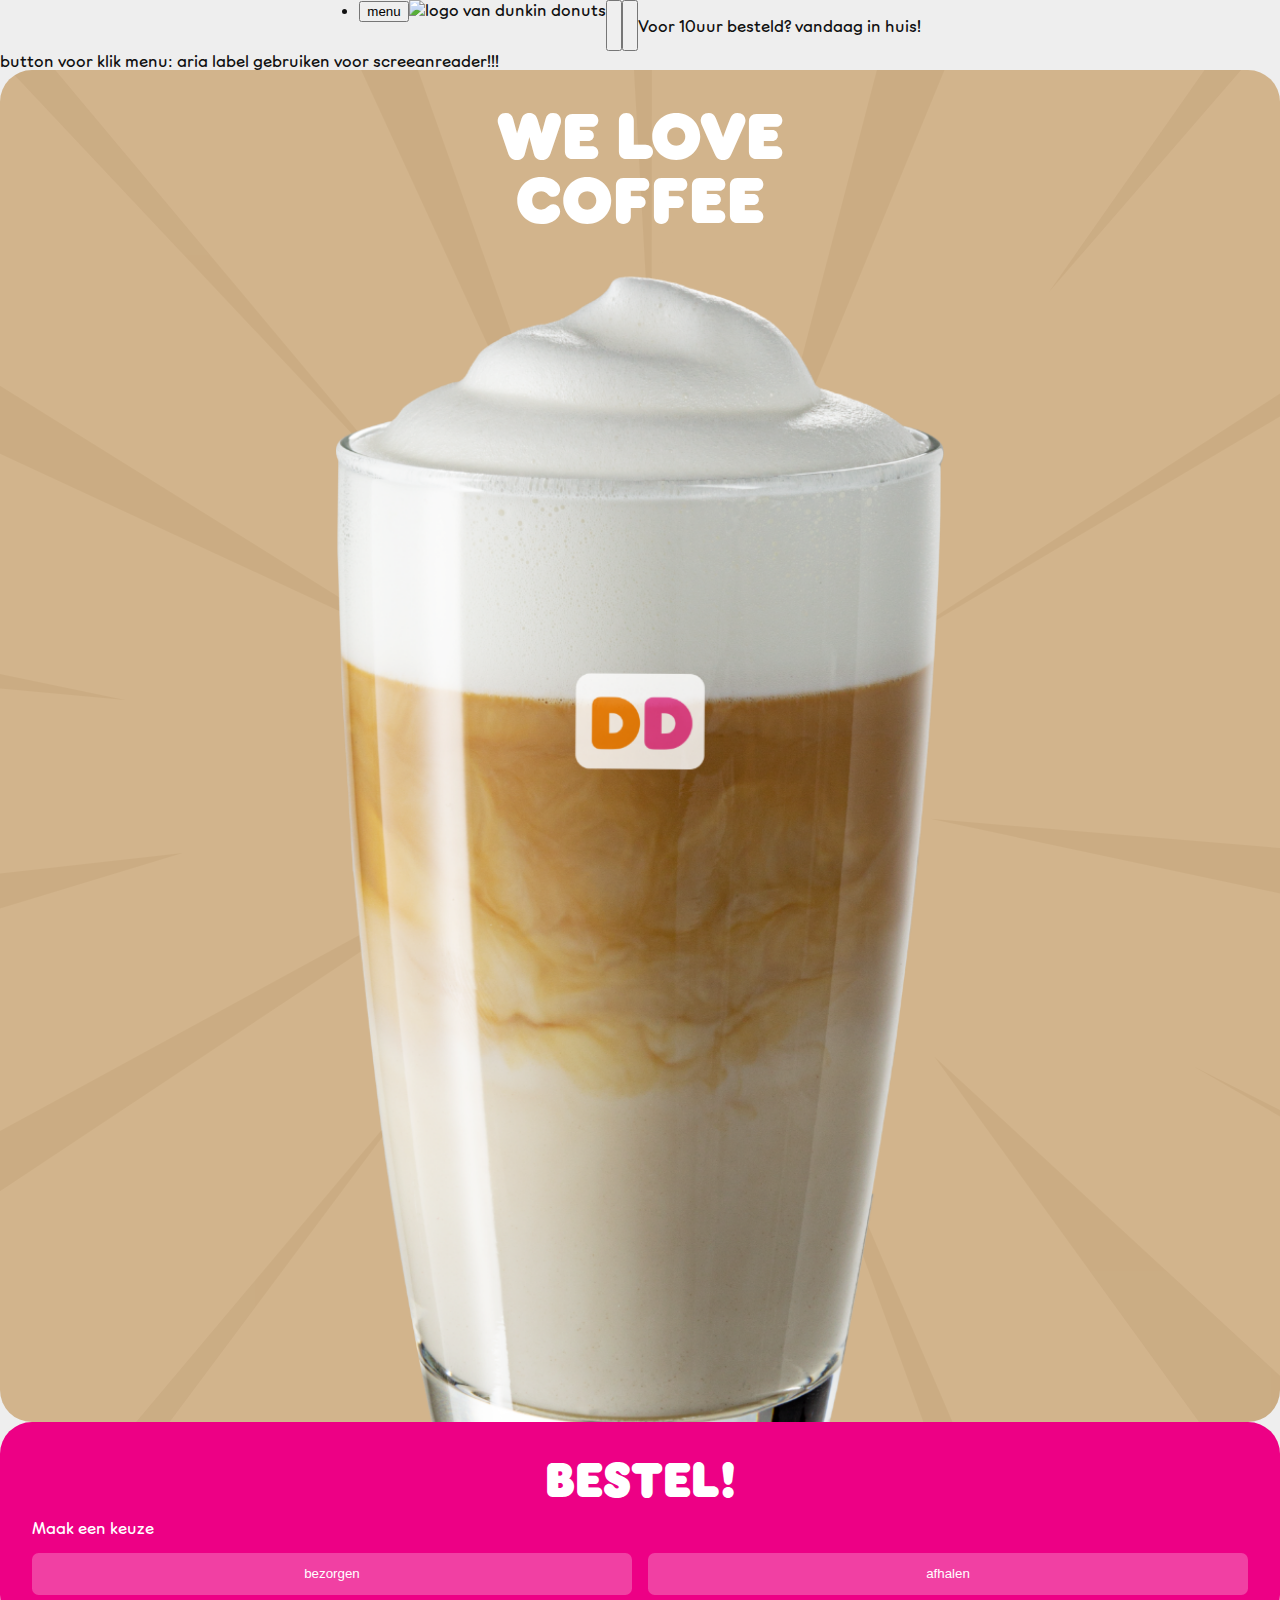
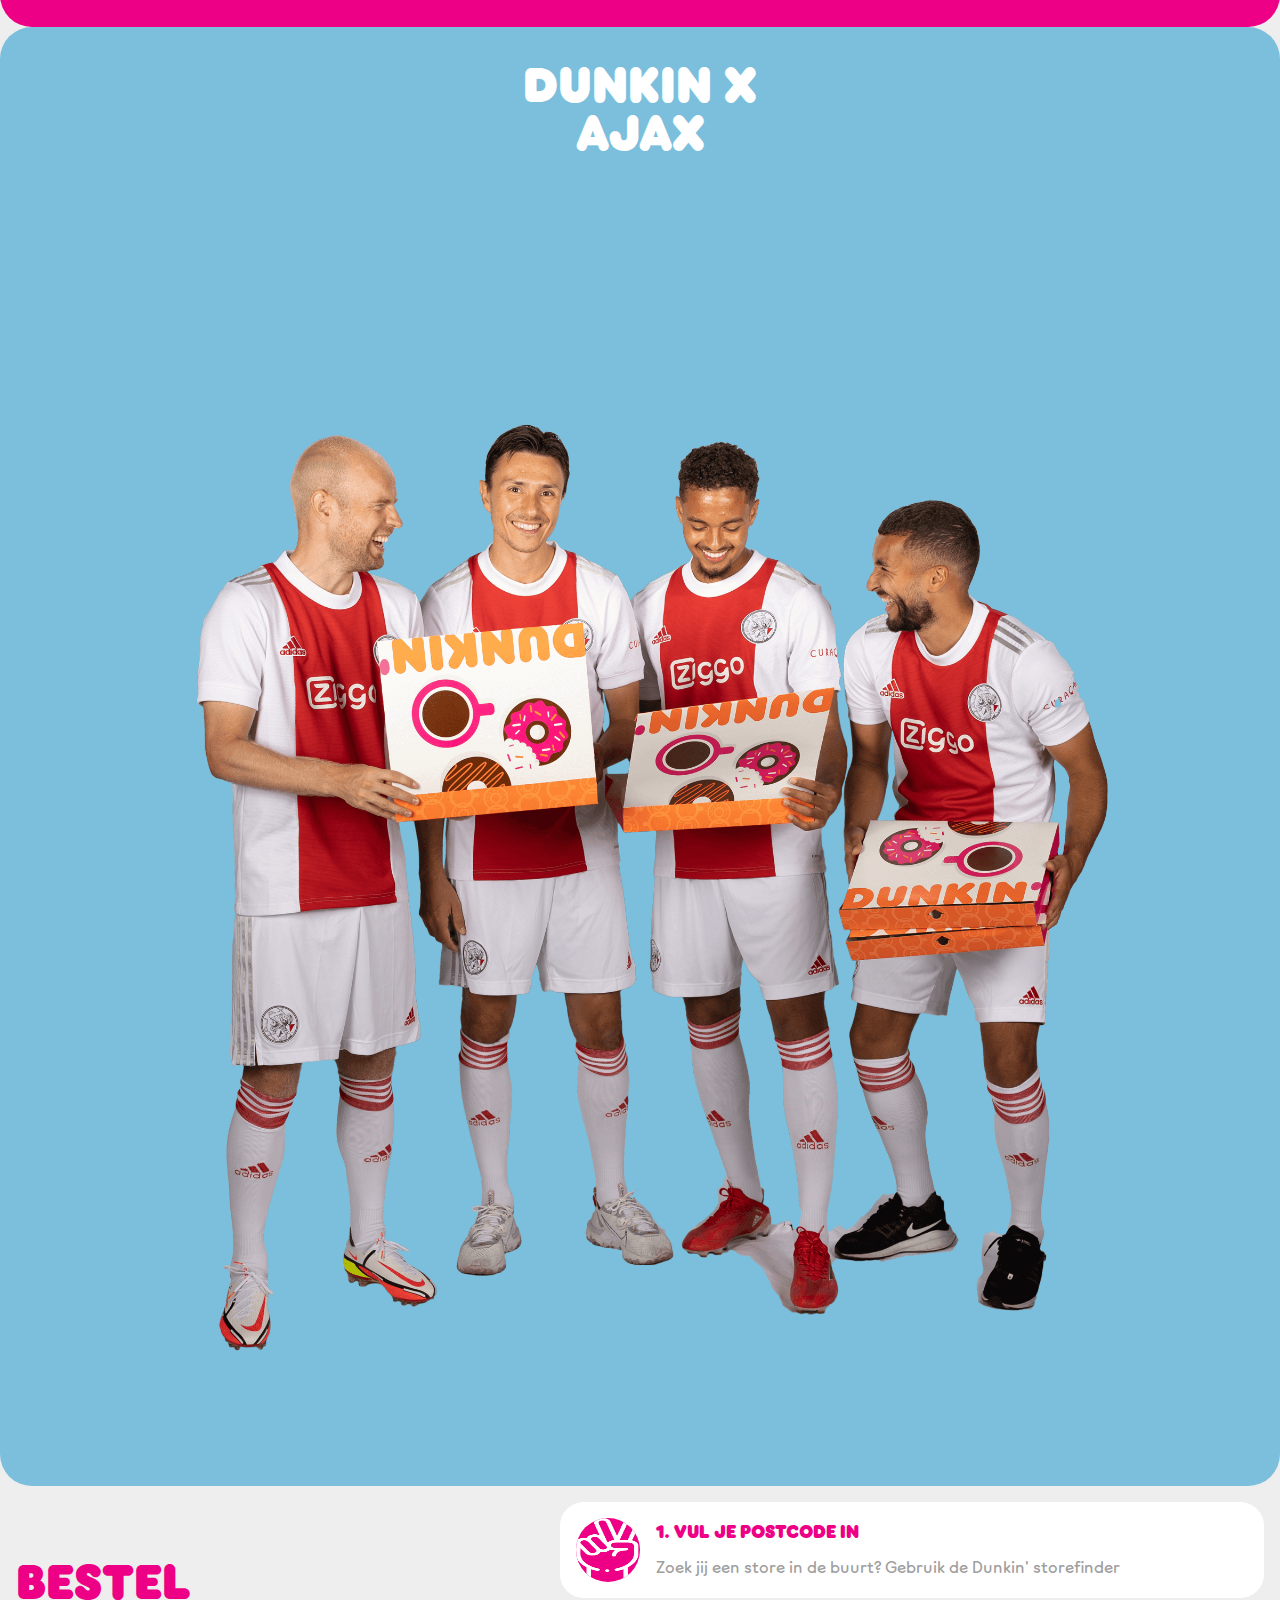
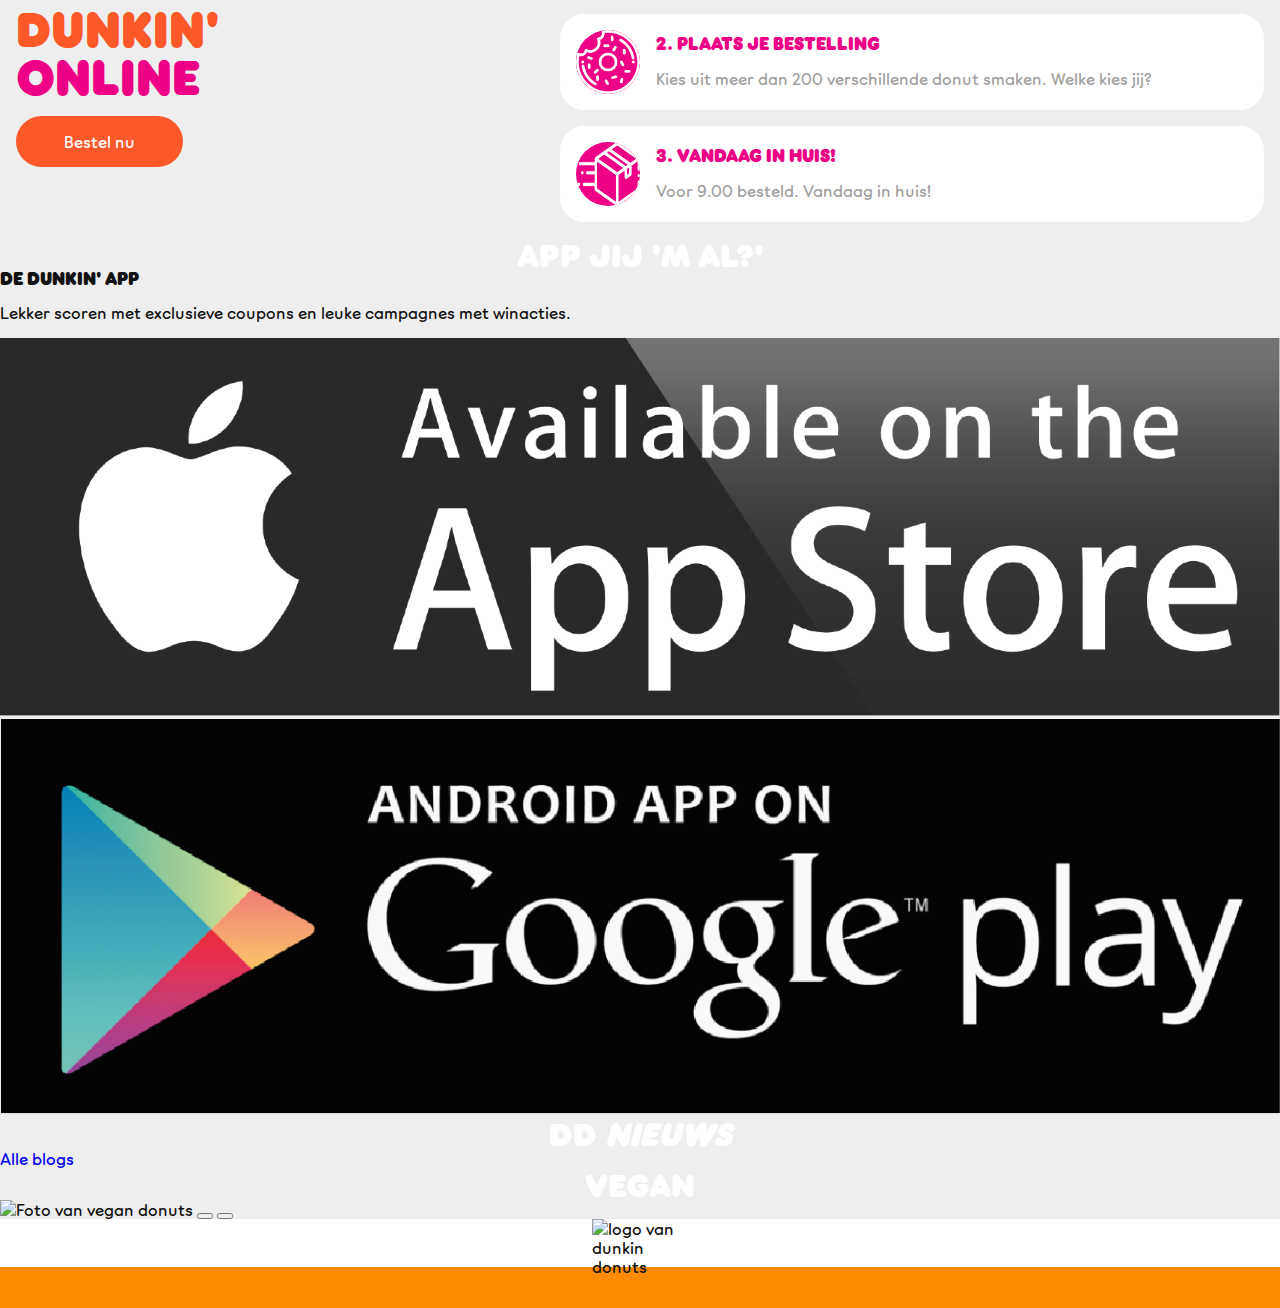
==== index.html @ 2a4383f8 "Add files via upload" ====
<!doctype html>
<html lang="nl">

<head>
	<meta charset="UTF-8">
	<meta name="author" content="Niga of Nina ">
	<meta name="viewport" content="width=device-width, initial-scale=1">

	<title>Dunkin Donuts/ Homepage</title>

	<link href="styles/style.css" rel="stylesheet">
	<link rel="icon" type="image/svg+xml" href="images/favicon.svg">
</head>

<body>
	<header>

		<li aria-label="tekst naast 3 spans" piste="rood">
		        <button>
		          menu
		          <span></span>
		          <span></span>
		          <span></span>
		        </button>
		      </li>

		<img src="imagess/logo.svg" alt="logo van dunkin donuts">
		<!--https://global-uploads.webflow.com/612741c59719f395d4ce4719/612741c59719f3752cce4769_Primary_Logo%C2%AE_HEX.svg-->

<button type="button" name="button"></button>
<button type="button" name="button"></button>

		<nav>
			<ul>
				<li><a href="#storefinder">STOREFINDER</a></li>
				<li><a href="#Jobs">JOBS</a></li>
				<li><a href="Blog">BLOG</a></li>
				<li><a href="#Meer">MEER ></a></li>
			</ul>
		</nav>

		<p>Voor 10uur besteld? vandaag in huis!</p>


	</header>
<main>




	<h1 class="visually-hidden">Welkom bij Dunkin donuts</h1>

	button voor klik menu: aria label gebruiken voor screeanreader!!!

<div>
	<section>
		<a href="#">
			<h2> <span>We love</span>
				<span>coffee</span> </h2>
			<!-- h2 moet bovenaan zodat de screenreader eerst dit voorleest en dan de foto -->
			<img src="images2/coffee.png" alt="koffie cupje">

			<!-- dit is decoratie een achtergrond plaatje in css -->
			<!-- <img src="images2/coffeeachtergrond.svg" alt="achtergrond foto met koffie cups"> -->
		</a>
	</section>

	<section>
		<h2>Bestel!</h2>
		<p>Maak een keuze</p>
		<button type="button" name="bezorgen">bezorgen</button>
		<button type="button" name="afhalen">afhalen</button>
	</section>


	<section>
		<a href="#">
			<h2> <span>Dunkin x</span>
				<span>Ajax</span> </h2>
			<!-- h2 moet bovenaan zodat de screenreader eerst dit voorleest en dan de foto -->
			<img src="images2/ajaxx.png" alt="Foto van Ajax met dunkin donuts">

			<!-- dit is decoratie een achtergrond plaatje in css -->
			<!-- <img src="images2/coffeeachtergrond.svg" alt="achtergrond foto met koffie cups"> -->
		</a>
	</section>
</div>

	<section>
		<h2>BESTEL <em>DUNKIN'</em> ONLINE </h2>

		<ol>
			<li>
				<h3>1. Vul je postcode in</h3>
				<p>Zoek jij een store in de buurt? Gebruik de Dunkin' storefinder</p>
				<img src="images2/peace.png" alt="Logo bij stap 1">
			</li>
			<li>
				<h3>2. Plaats je bestelling</h3>
				<p>Kies uit meer dan 200 verschillende donut smaken. Welke kies jij?</p>
				<img src="images2/donuticon.png" alt="een donut icoon bij stap 2">
			</li>
			<li>
				<h3>3. Vandaag in huis!</h3>
				<p>Voor 9.00 besteld. Vandaag in huis!</p>
				<img src="images2/delivery.png" alt="Een verzending icoon bij stap 3">
			</li>
		</ol>

		<a href="#">Bestel nu</a>

	</section>

	<section>
		<h2>APP JIJ 'M AL?'</h2>
		<!-- h2 moet bovenaan zodat de screenreader eerst dit voorleest en dan de foto -->
		<h3>DE DUNKIN' APP</h3>
		<p>Lekker scoren met exclusieve coupons en leuke campagnes met winacties.</p>
		<a href="#"> <img src="images2/app.png" alt="de app store">  </a>
		<a href="#"> <img src="images2/playstore.png" alt="de playstore">  </a>
	</section>



	<section>
		<h2>DD <em>NIEUWS</em> </h2>
		<a href="#">Alle blogs</a>

	</section>
	<h2>Vegan</h2>
	<img src="Images2/vegandonuts.jpeg" alt="Foto van vegan donuts">
	<button type="button" name="<"></button>
	<button type="button" name=">"></button>
	</section>

	</section>

	<script defer src="scripts/script.js"></script>
</main>


<!-- <footer>
	<img src="" alt="Het logo van dunkin donuts">
	<ul>
		<li>
			<a href="#">Storefinder</a>
			<a href="#">Jobs</a>
			<a href="#">Blog</a>
			<a href="#">Over Dunkin'</a>
		</li>
		<li>
			<a href="#">
				<img src="" alt="logo van muziek">
				<img src="" alt="logo van instagram">
				<img src="" alt="logo van facebook">
			</a>
		</li>
	</ul>
</footer> -->

<footer>
	<img src="imagess/logo.svg" alt="logo van dunkin donuts">
	<nav>
		<ul>
			<li><a href="">storefinder</a></li>
			<li><a href="">jobs</a></li>
			<li><a href="">blog</a></li>
			<li><a href="">over dunkin'</a></li>
		</ul>
	</nav>

	<nav>
		<ul>
			<li><a href="">F</a></li>
			<li><a href="">I</a></li>
			<li><a href="">T</a></li>
		</ul>
	</nav>
</footer>




</body>
</html>
---- styles/style.css ----
@font-face {
  font-family: "Dunkinkopjes";
  src: url("../fonts/Dunkinkopjes.otf") format("opentype");
}

@font-face {
  font-family: "Dunkintekst";
  src: url("../fonts/Dunkintekst.otf") format("opentype");
}

/**************/
/* CSS REMEDY */
/**************/

*, *::after, *::before {
  box-sizing:border-box;
}

button, summary {
	cursor: pointer;
}





/*********************/
/* CUSTOM PROPERTIES */
/*********************/

:root {
	/* startje */
	--color-text:#111;
	--color-background:#eee;
  --color-welovecoffee:#D2B48C;
  --color-textkoppen:#fff;
  --color-bestel:#ED0085;
  --color-em:#FC592A;
  --color-p:#9F9F9F;
  --color-ajax:#7BBFDD;
  --color-app:#000000;
}





/*******************/
/* GENERAL STYLING */
/*******************/

body {
  color:var(--color-text);
  background-color:var(--color-background);
  font-family:'Dunkintekst', sans-serif;
  margin:0;
}

h2 {
  font-family: 'Dunkinkopjes', sans-serif;
  font-size: 2em;
  font-weight: bold;
  color:var(--color-textkoppen);
  text-transform: uppercase;
  line-height: 1em;
  text-align: center;
  margin:0;
}


h3 {
  font-family: 'Dunkinkopjes', sans-serif;
  font-weight: bold;
  text-transform: uppercase;
  margin:0;
  line-height: 1em;
  font-size:1.10em;
}


a {
  text-decoration: none;
}

img {
  /* width: 10em;
  margin-left: 20em;
  margin-top: 2em; */
  max-width:100%;
}

.visually-hidden {
  clip: rect(0 0 0 0);
  clip-path: inset(50%);
  height: 1px;
  overflow: hidden;
  position: absolute;
  white-space: nowrap;
  width: 1px;
}



main{
  max-width:1000
}



/**********/
/* HEADER */
/**********/

nav{
  position:fixed;
  left:0;
  right:0;
  top:0;
  bottom:0;
  transform:translateX(100%);
}

header{
  display: flex;
  flex-direction: row;
  justify-content: center;
}

/* header {
  padding: .5em;
  text-align: center;
  background: #ff6e0c;
  color: white;
  font-size: 8px; /* klein */
  width: 100vw;
  margin-top: 0;
} */


/* header ul {
  list-style-type: none;
  margin: 0;
  padding: 0;
  display: flex;
  justify-content: center;
  gap:3em;
} */

/* header a {
  color: black;
} */





/********/
/* MAIN */
/********/


main div{
  display:grid;
  gap:1em;
  padding:1em;
}

/* section */
/* we love coffee */

main div section:nth-of-type(1){
  position:relative;
  /* wat uitsteekt is niet te zien */
  overflow:hidden;

  /* dit is het achtergrondplaatje */
  background-image: url(../images2/coffeeachtergrond.svg);
  background-size:cover;
  background-position:center center;
  /* en de kleur */
  background-color: var(--color-welovecoffee);

  border-radius:2em;
}


main div section:nth-of-type(1) a {
  /* om de h2 en image in het midden te zetten */
  display:grid;
  justify-items:center;
  gap:2em;
  padding: 2em;
}

main div section:nth-of-type(1) h2{
  font-size:clamp(2em, 10vw, 4em);
}

main div section:nth-of-type(1) h2 span{
  display: block;
/* zorgt ervoor dat het op een andere regel blijft staan*/
}

main div section:nth-of-type(1) img {
  display:block; /* slim */
  width:50%;
  height:auto;


  /* om het plaatje naar beneden te schuiven */
  /* doordat de section overflow:hidden heeft zie je het deel dat uitsteekt niet */
  margin-bottom:-10em;
  /* beetje leijk - beter om het plaatje zelf een stuk af te snijden in photoshop */
}






/* section */
/* bestel */
main div section:nth-of-type(2){
  background-color:var(--color-bestel);
  text-align: center;
  padding:2em;
  border-radius:2em;

  display:grid;
  gap:1em;
  grid-template-columns: 1fr 1fr;
}

main div section:nth-of-type(2) h2{
  font-size:clamp(2em, 10vw, 3em);
  grid-column-start: 1;
  grid-column-end: -1;
}

main div section:nth-of-type(2) p{
  color:var(--color-textkoppen);
  text-align: left;
  margin:0;
  grid-column-start: 1;
  grid-column-end: -1;
}



main div section:nth-of-type(2) button{
  padding:1em;
  border-radius: .5em;
  border: none;
  color:var(--color-textkoppen);
  background-color:rgb(255 255 255 / .25); /* thanks sanne*/
}


/* section 3 in div */
/* ajax */
main div section:nth-of-type(3){
  position:relative;
  /* wat uitsteekt is niet te zien */
  overflow:hidden;

  /* dit is het achtergrondplaatje */
  /* en de kleur */
  background-color: var(--color-ajax);

  border-radius:2em;
}

main div section:nth-of-type(3) a {
  /* om de h2 en image in het midden te zetten */
  display:grid;
  justify-items:center;
  padding: 2em;
}

main div section:nth-of-type(3) h2{
  font-size:clamp(2em, 10vw, 3em);
}

main div section:nth-of-type(3) h2 span{
  display: block;
/* zorgt ervoor dat het op een andere regel blijft staan*/
}

main div section:nth-of-type(3) img {
  display:block; /* slim */
  width:80%;
  height:auto;


  /* om het plaatje naar beneden te schuiven */
  /* doordat de section overflow:hidden heeft zie je het deel dat uitsteekt niet */
  margin-bottom:-10em;
  /* beetje leijk - beter om het plaatje zelf een stuk af te snijden in photoshop */
}


@media (min-width: 41em) {
 main div{
   grid-template-columns: 2fr 1fr;
 }

 main div section:nth-of-type(1){
   grid-row-start:1;
   grid-row-end:3;
 }

 main div section:nth-of-type(1) h2{
   font-size:clamp(2em, 6vw, 4em);
 }

 main div section:nth-of-type(2) h2{
   font-size:clamp(2em, 4vw, 3em);
 }

 main div section:nth-of-type(3) h2{
   font-size:clamp(2em, 4vw, 3em);
 }

}


/* section 1 in de main */
/* bestellen */

main > section:nth-of-type(1) {
display:grid;
gap:1em;
padding:1em;

}

main > section:nth-of-type(1) h2{
  color:var(--color-bestel);
  display: flex;
  flex-direction: column;
  font-size: 3em;
  text-align: left;
  /* gap minder tussen tekst, hoe??*/
}

main > section:nth-of-type(1) h2 em{
  color:var(--color-em);
  font-style: normal;
}

main > section:nth-of-type(1) ol{
  margin:0;
  padding:0;
  display:grid;
  gap:1em;
}


main > section:nth-of-type(1) ol li{
  padding:1em;
  color:var(--color-bestel);
  background-color:var(--color-textkoppen);
  border-radius:1.5em;
  display:grid;
  grid-template-columns:max-content 1fr;
  gap:1em;
}

main > section:nth-of-type(1) h3{
font-weight: bold;
margin:0;
align-self: end;
}

main > section:nth-of-type(1) p{
  color:var(--color-p);
  margin:0;
}



main > section:nth-of-type(1) img{
  height: 4em;
  width: 4em;
  background-color:var(--color-bestel);
  border-radius:10em;
  grid-column-start: 1;
  grid-row-start:1;
  grid-row-end:3;
  justify-self:center;
  align-self: center;
}

/* lukt niet om met grid samen naast elkaar te zetten*/

/* ik wil de 3e img aanroepen in deze section, weet allen niet hoe want die moet
een andere achtergrondkleur*/

main > section:nth-of-type(1) a{
  background-color:var(--color-em);
  border-radius:10em;
  padding:1em;
  color:var(--color-textkoppen);
  display:block;
  text-align:center;
}

@media (min-width:41em){
  main > section:nth-of-type(1){
    grid-template-columns: 3fr 4fr;
  }

  main > section:nth-of-type(1) ol{
    grid-column-start:2;
    grid-row-start:1;
    grid-row-end:3;
  }

  main > section:nth-of-type(1) h2{
    align-self:end;
  }

  main > section:nth-of-type(1) a{
    align-self:start;
    justify-self:start;
    padding:1em 3em;
  }
}



main > section:nth-of-type(4){
  color:var(--color-textkoppen);
  background-color:var(--color-ajax);
  text-align: center;
}

main > section:nth-of-type(4) img{
  width: 10em;
}

main >  section:nth-of-type(5) img{
  background-color:var(--color-ajax);
}

main > section:nth-of-type(5) h2{
  color:var(--color-bestel);
}

/* main > section:nth-of-type(2) img:nth-of-type(1){
color:var(--color-em);
} */


/*  */
/*  */
/* FOOTER */
/*  */
/*  */

body {
	margin:0;
}

footer {
	position:relative;

/* 	background-color:darkorange; */

	background-image:
		linear-gradient(white 3em,
		darkorange 3em);

	display:flex;
	flex-direction:column;
	gap:2em;
	padding:0 1em 2em 1em;
}

footer img{
  display:block;
  border radius:50%;
  width:6em;
  margin:0 auto 0 auto; /*in het midden zonder flex of grid */
}

box-shadow: .1em .1em .2em #000c;

/* menu */
footer nav:nth-of-type(1) ul{
  margin:0;
  padding:0;
  list-style: none;
  display: flex;
  flex-direction: column;
  gap:.5em;
}

footer nav:nth-of-type(2) ul{
  margin:0;
  padding:0;
  list-style:none;

  display: flex;
  gap:1em;
  justify-content: center;
}

footer nav:nth-of-type(2) ul a {
  display: block;
  width:2.5em;
  aspect-ratio:1/1;
  background-color:white;
  border-radius:50%;

  display:grid;
  justify-content: center;
  align-items: center;
}
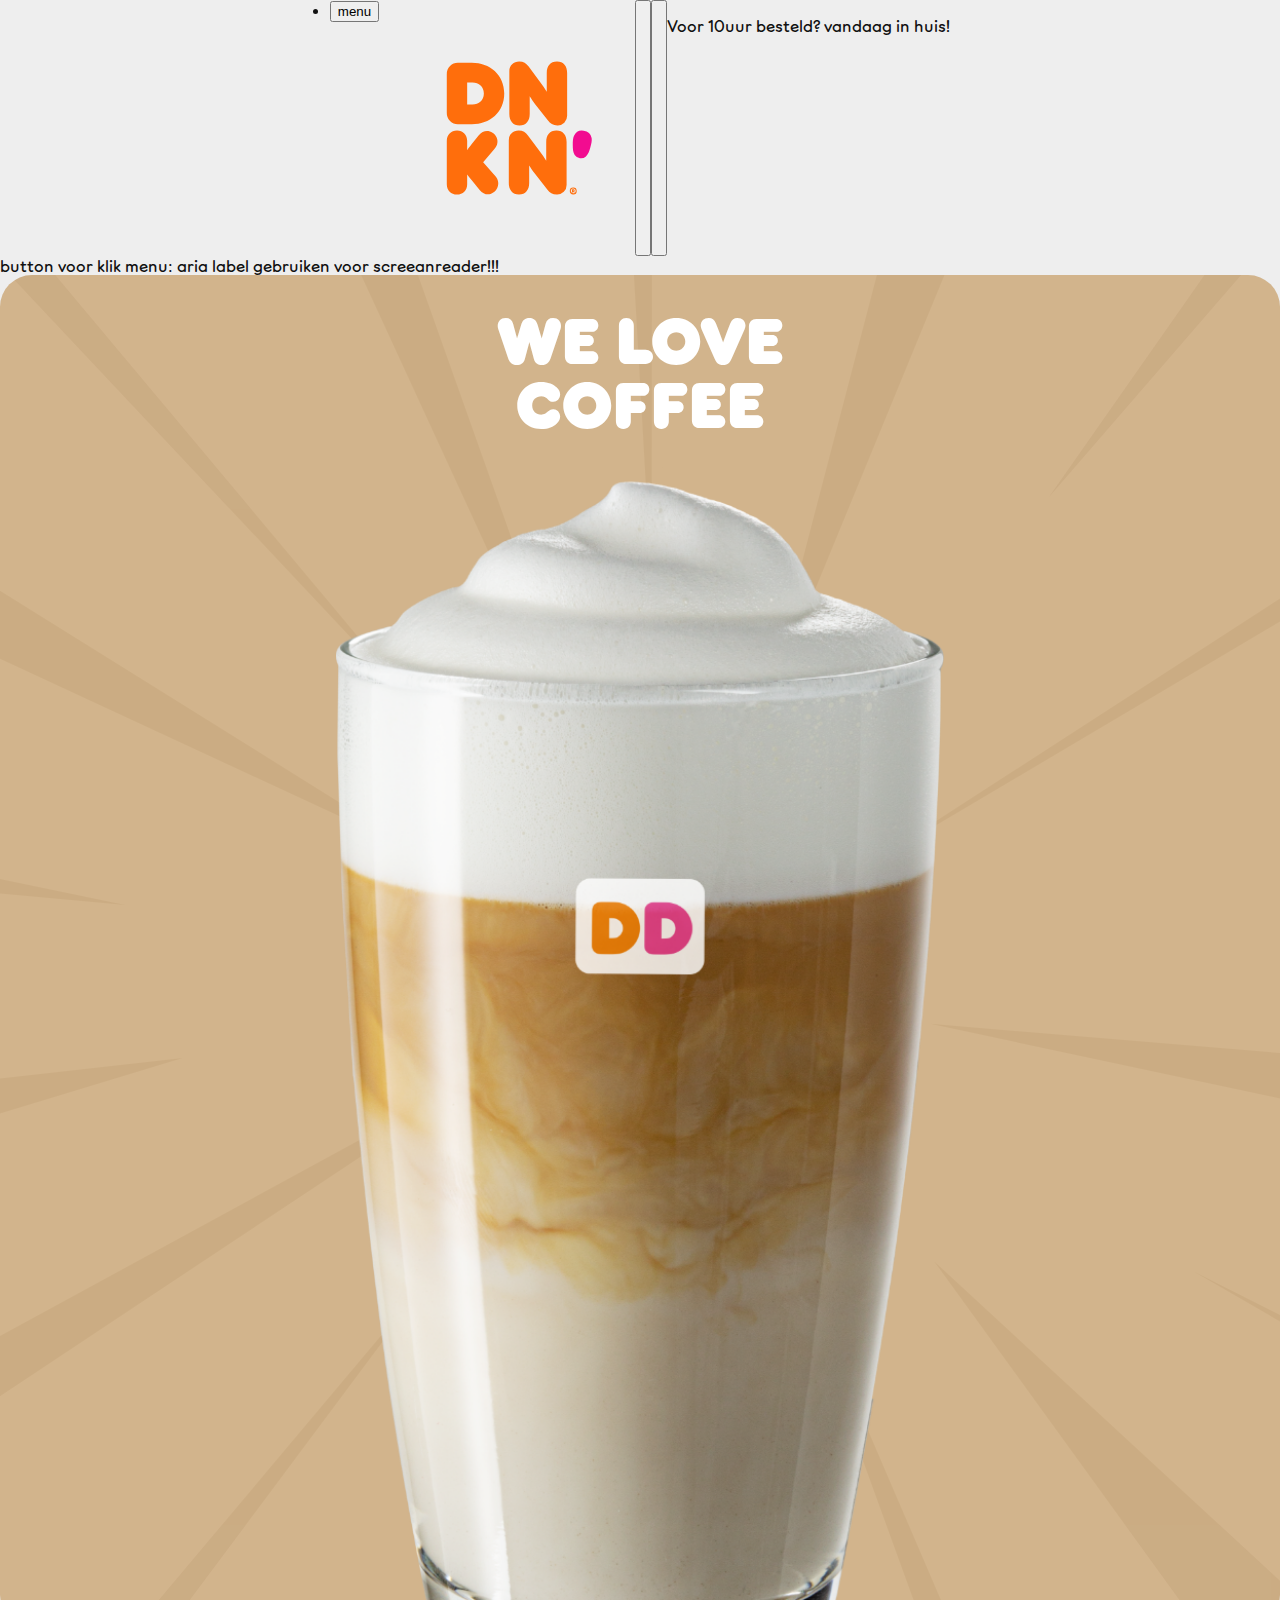
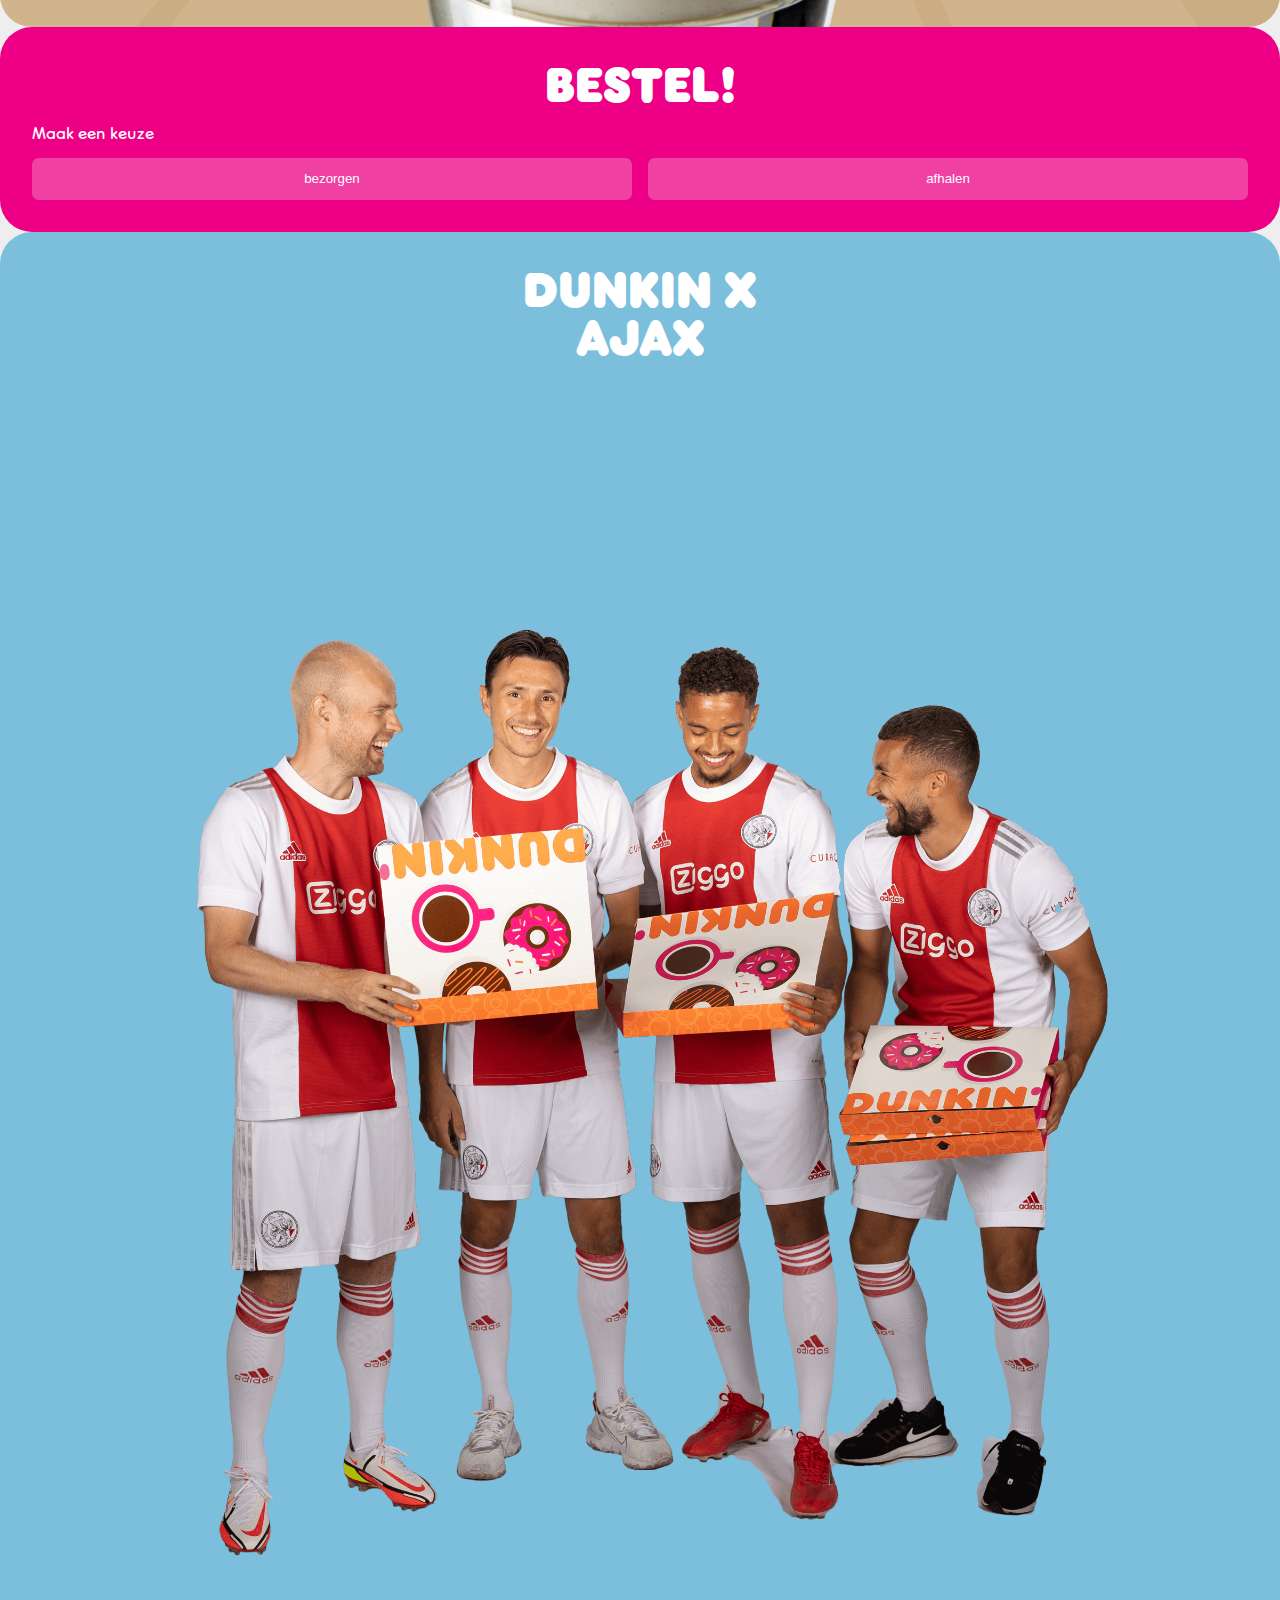
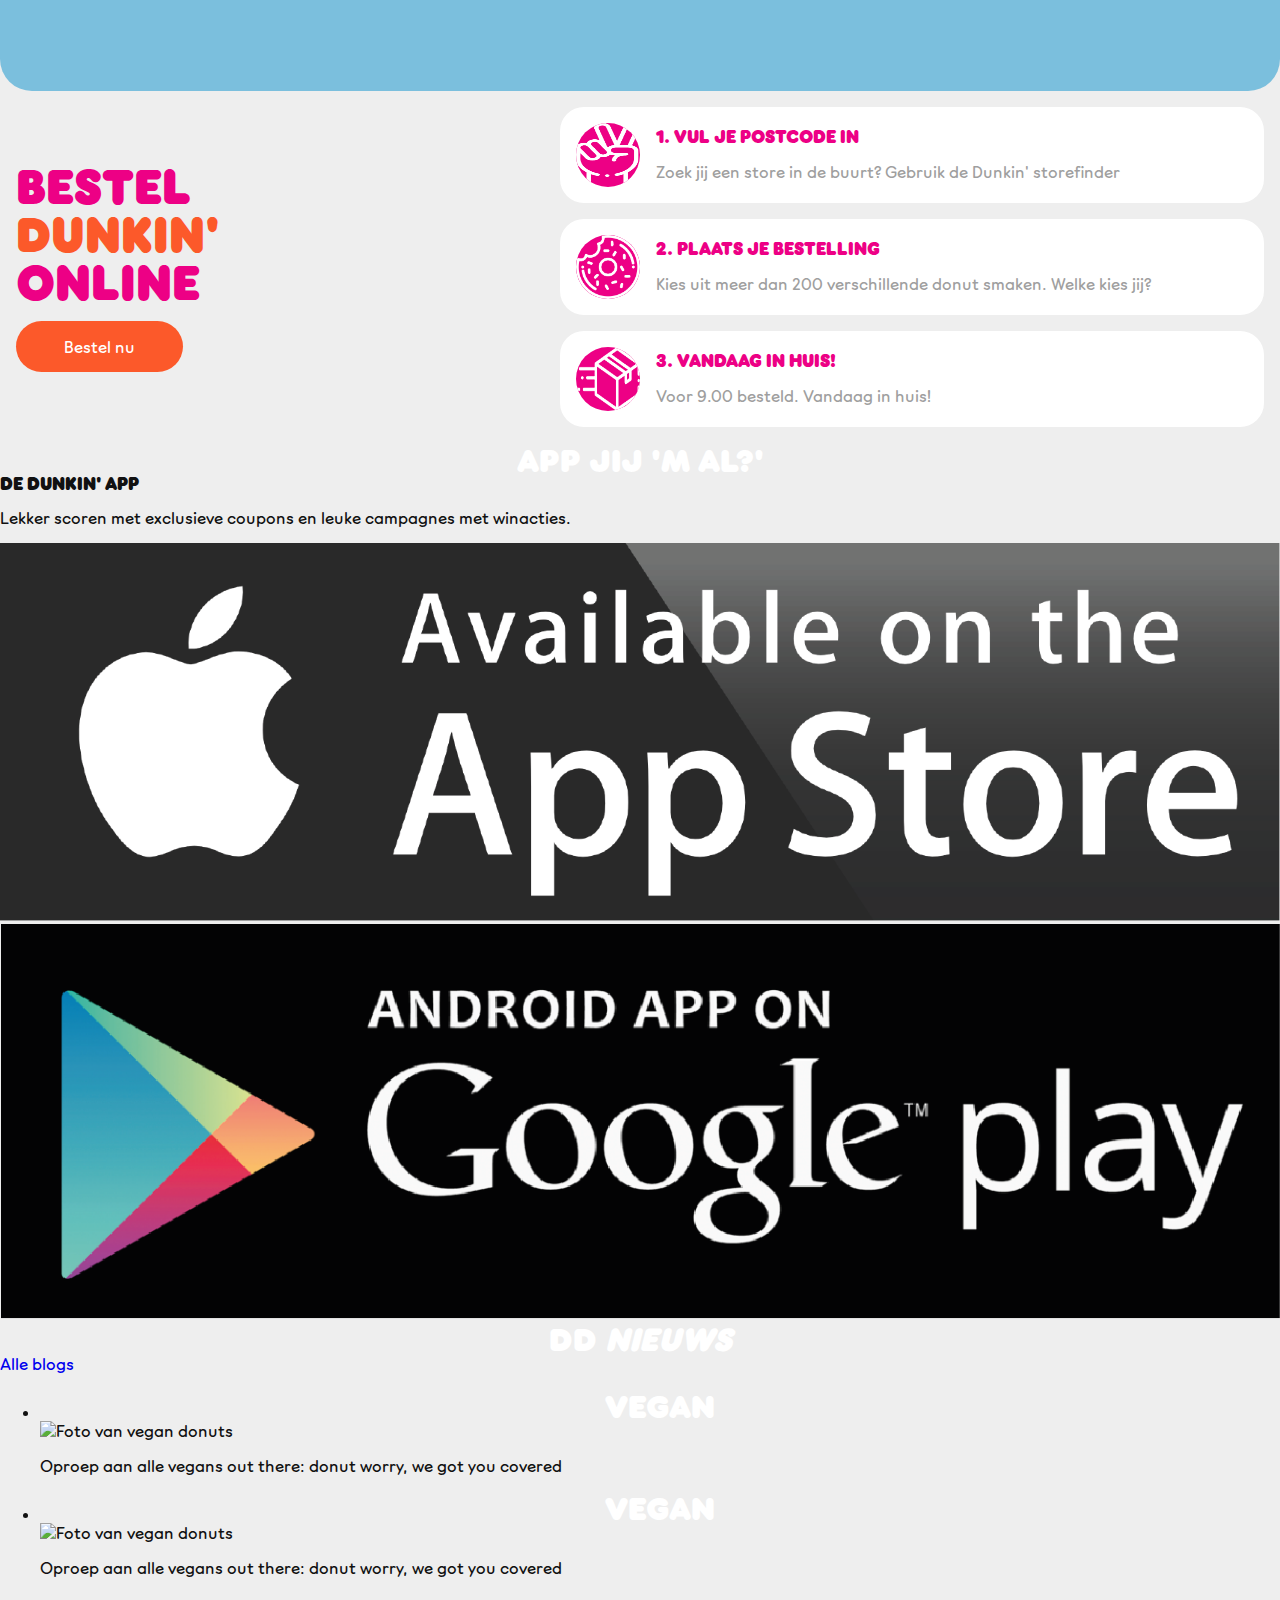
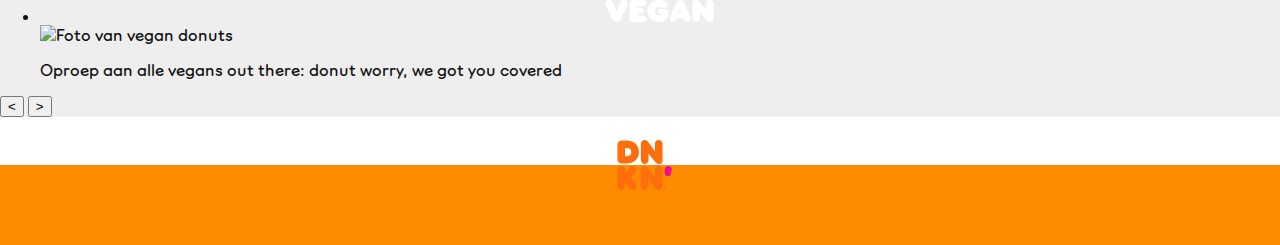
==== commit ac929ffe: "Add files via upload" ====
--- a/index.html
+++ b/index.html
@@ -24,7 +24,7 @@
 		        </button>
 		      </li>
 
-		<img src="imagess/logo.svg" alt="logo van dunkin donuts">
+		<img src="images2/dunkinlogoo.svg" alt="logo van dunkin donuts">
 		<!--https://global-uploads.webflow.com/612741c59719f395d4ce4719/612741c59719f3752cce4769_Primary_Logo%C2%AE_HEX.svg-->
 
 <button type="button" name="button"></button>
@@ -120,19 +120,31 @@
 		<a href="#"> <img src="images2/playstore.png" alt="de playstore">  </a>
 	</section>
 
-
-
 	<section>
 		<h2>DD <em>NIEUWS</em> </h2>
 		<a href="#">Alle blogs</a>
+<ul>
+	<li>
+		<h2>Vegan</h2>
+			<img src="Images2/vegandonuts.jpeg" alt="Foto van vegan donuts">
+			<p>Oproep aan alle vegans out there: donut worry, we got you covered</p>
+	</li>
 
-	</section>
-	<h2>Vegan</h2>
-	<img src="Images2/vegandonuts.jpeg" alt="Foto van vegan donuts">
-	<button type="button" name="<"></button>
-	<button type="button" name=">"></button>
-	</section>
+	<li>
+		<h2>Vegan</h2>
+			<img src="Images2/vegandonuts.jpeg" alt="Foto van vegan donuts">
+			<p>Oproep aan alle vegans out there: donut worry, we got you covered</p>
+	</li>
 
+	<li>
+		<h2>Vegan</h2>
+			<img src="Images2/vegandonuts.jpeg" alt="Foto van vegan donuts">
+			<p>Oproep aan alle vegans out there: donut worry, we got you covered</p>
+	</li>
+</ul>
+
+	<button type="button" name="<"><</button>
+	<button type="button" name=">">></button>
 	</section>
 
 	<script defer src="scripts/script.js"></script>
@@ -159,27 +171,24 @@
 </footer> -->
 
 <footer>
-	<img src="imagess/logo.svg" alt="logo van dunkin donuts">
+	<img src="images2/dunkinlogoo.svg" alt="logo van dunkin donuts">
 	<nav>
 		<ul>
-			<li><a href="">storefinder</a></li>
-			<li><a href="">jobs</a></li>
-			<li><a href="">blog</a></li>
-			<li><a href="">over dunkin'</a></li>
+			<li><a href="#">storefinder</a></li>
+			<li><a href="#">jobs</a></li>
+			<li><a href="#">blog</a></li>
+			<li><a href="#">over dunkin'</a></li>
 		</ul>
 	</nav>
 
 	<nav>
 		<ul>
-			<li><a href="">F</a></li>
-			<li><a href="">I</a></li>
-			<li><a href="">T</a></li>
+			<li><a href="#">F</a></li>
+			<li><a href="#">I</a></li>
+			<li><a href="#">T</a></li>
 		</ul>
 	</nav>
 </footer>
 
-
-
-
 </body>
 </html>
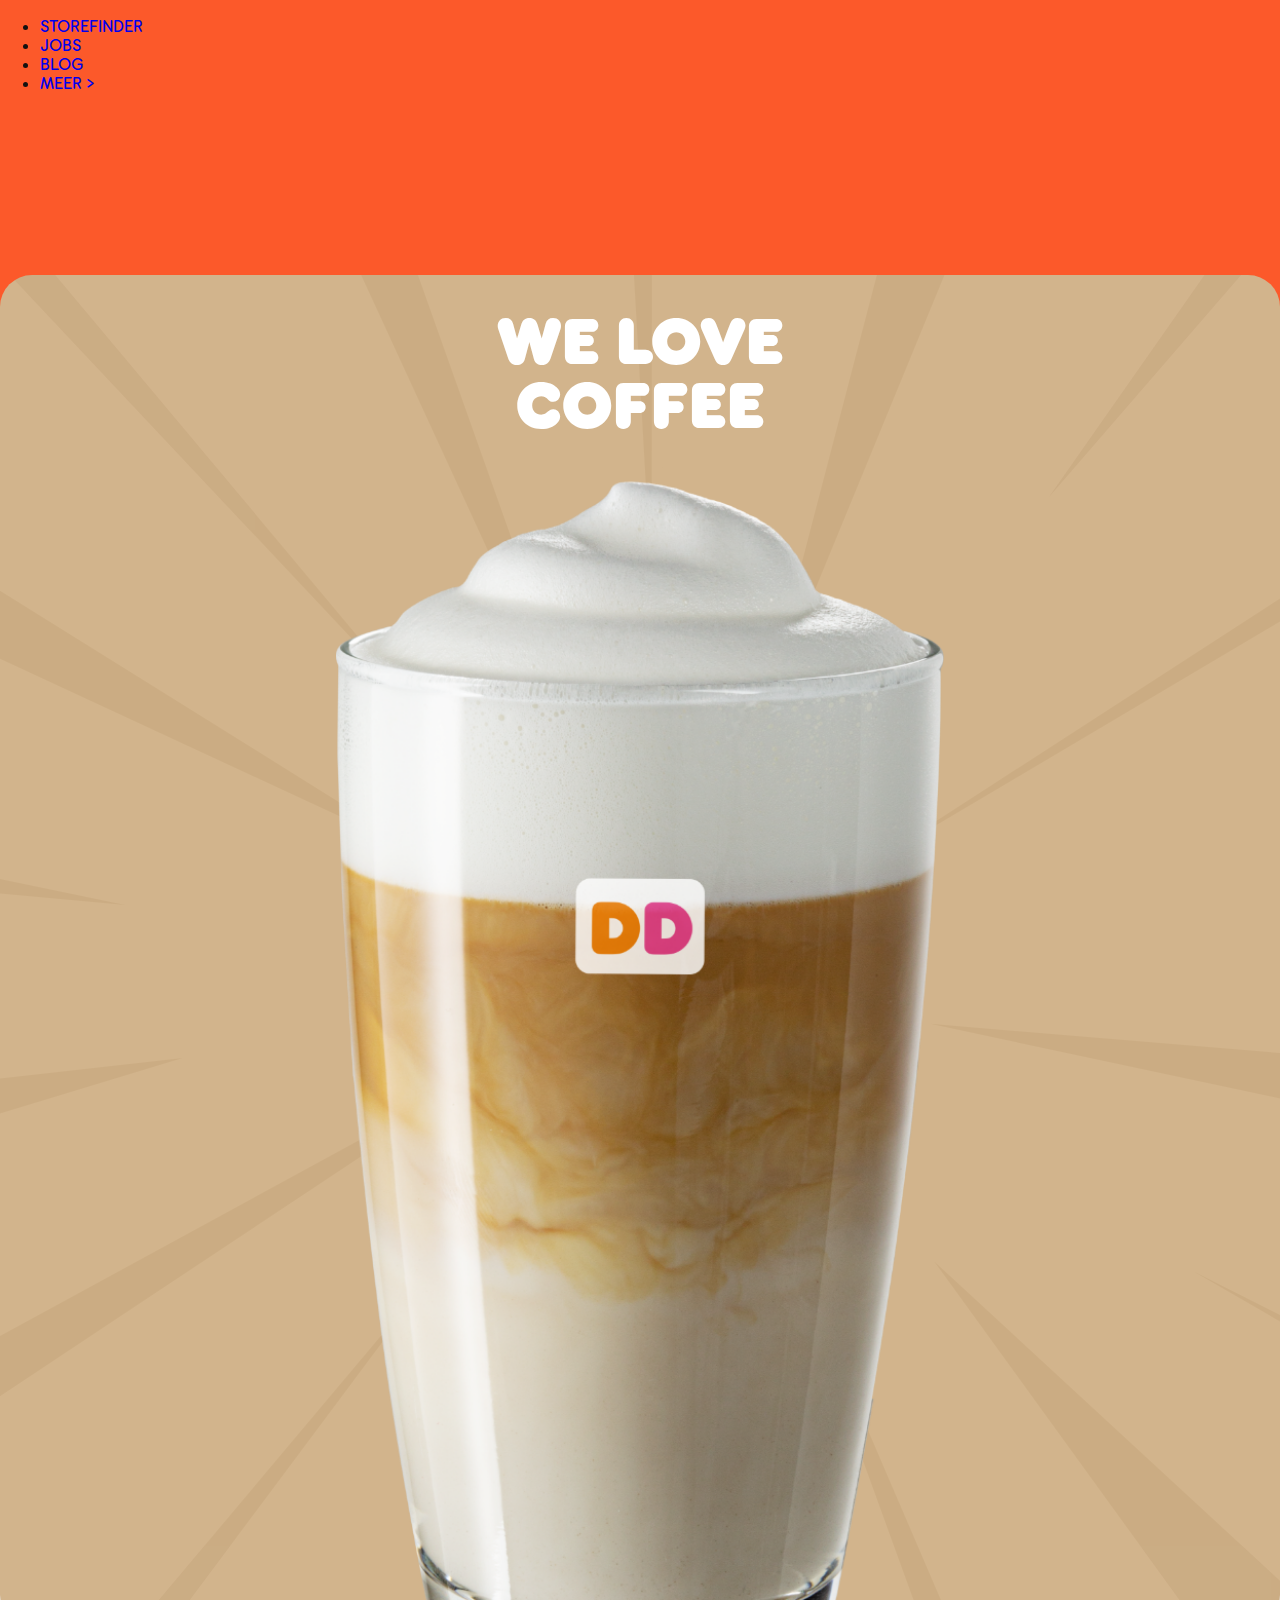
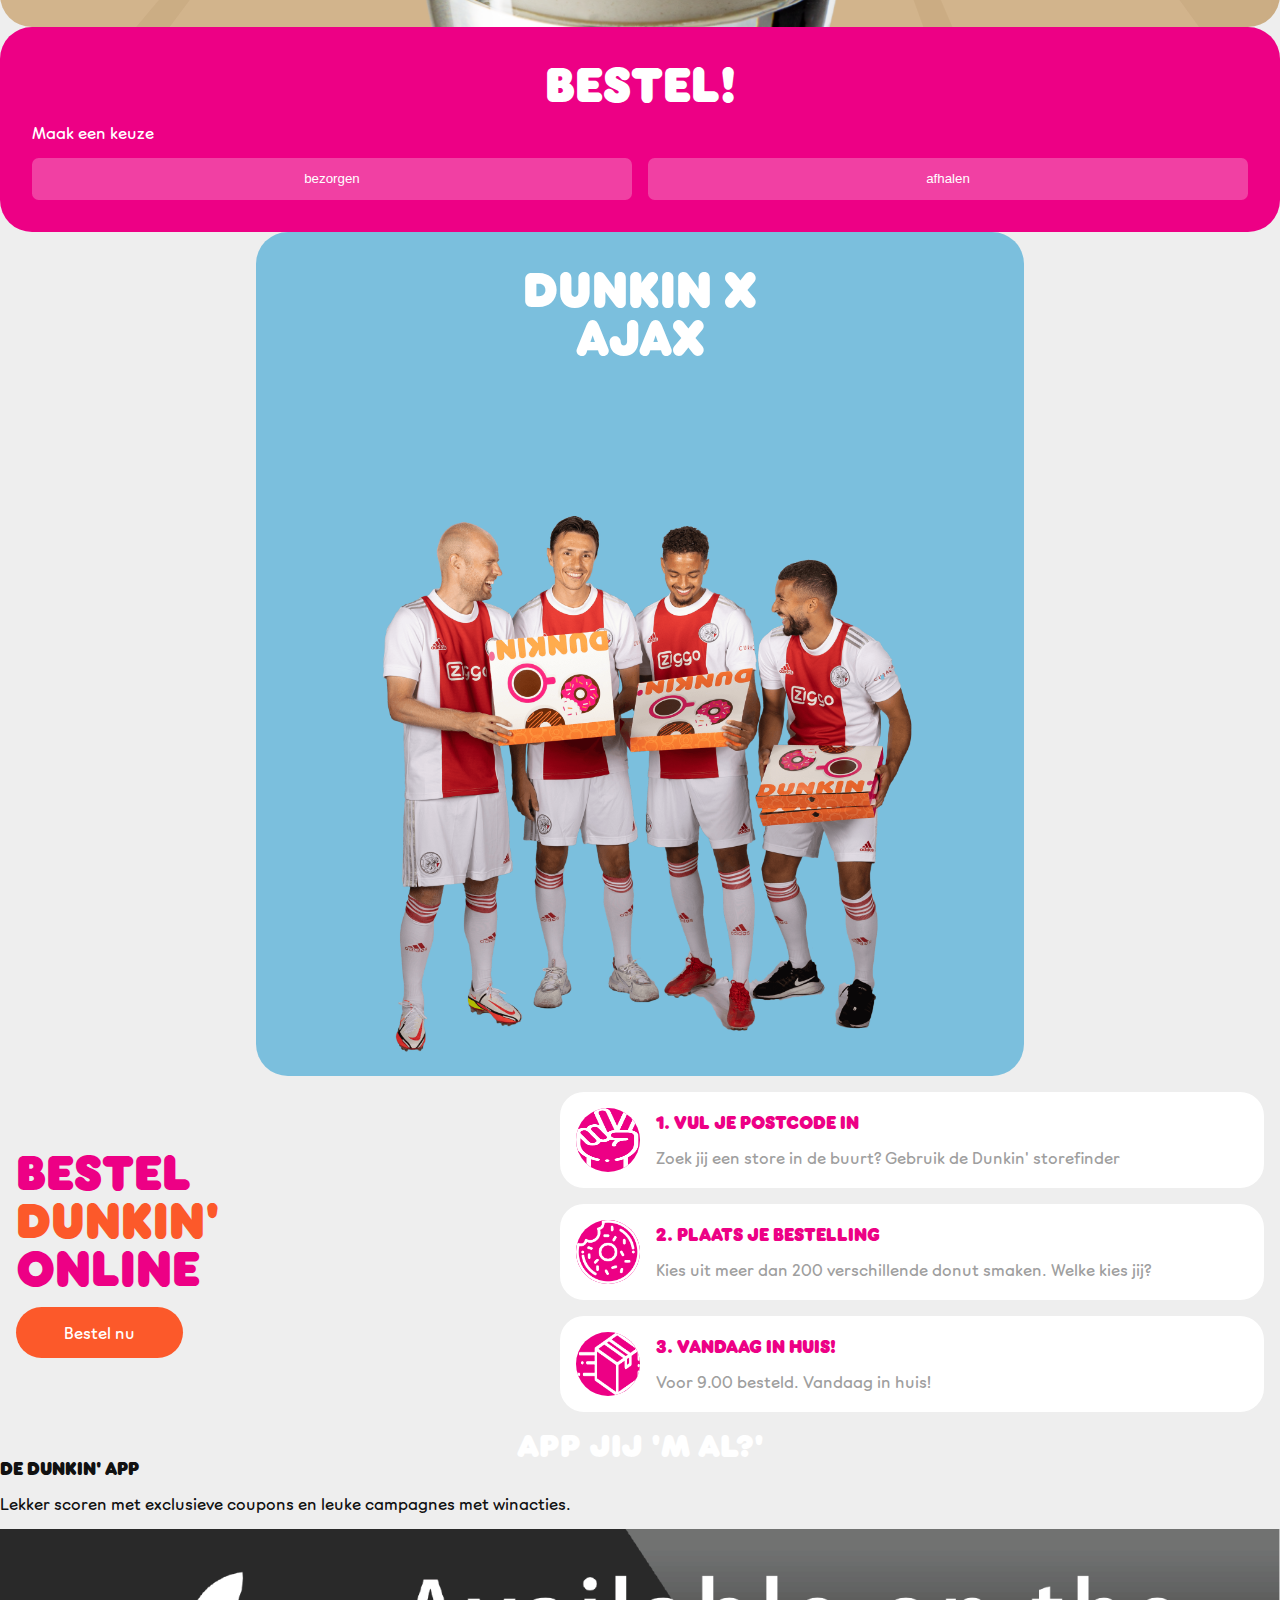
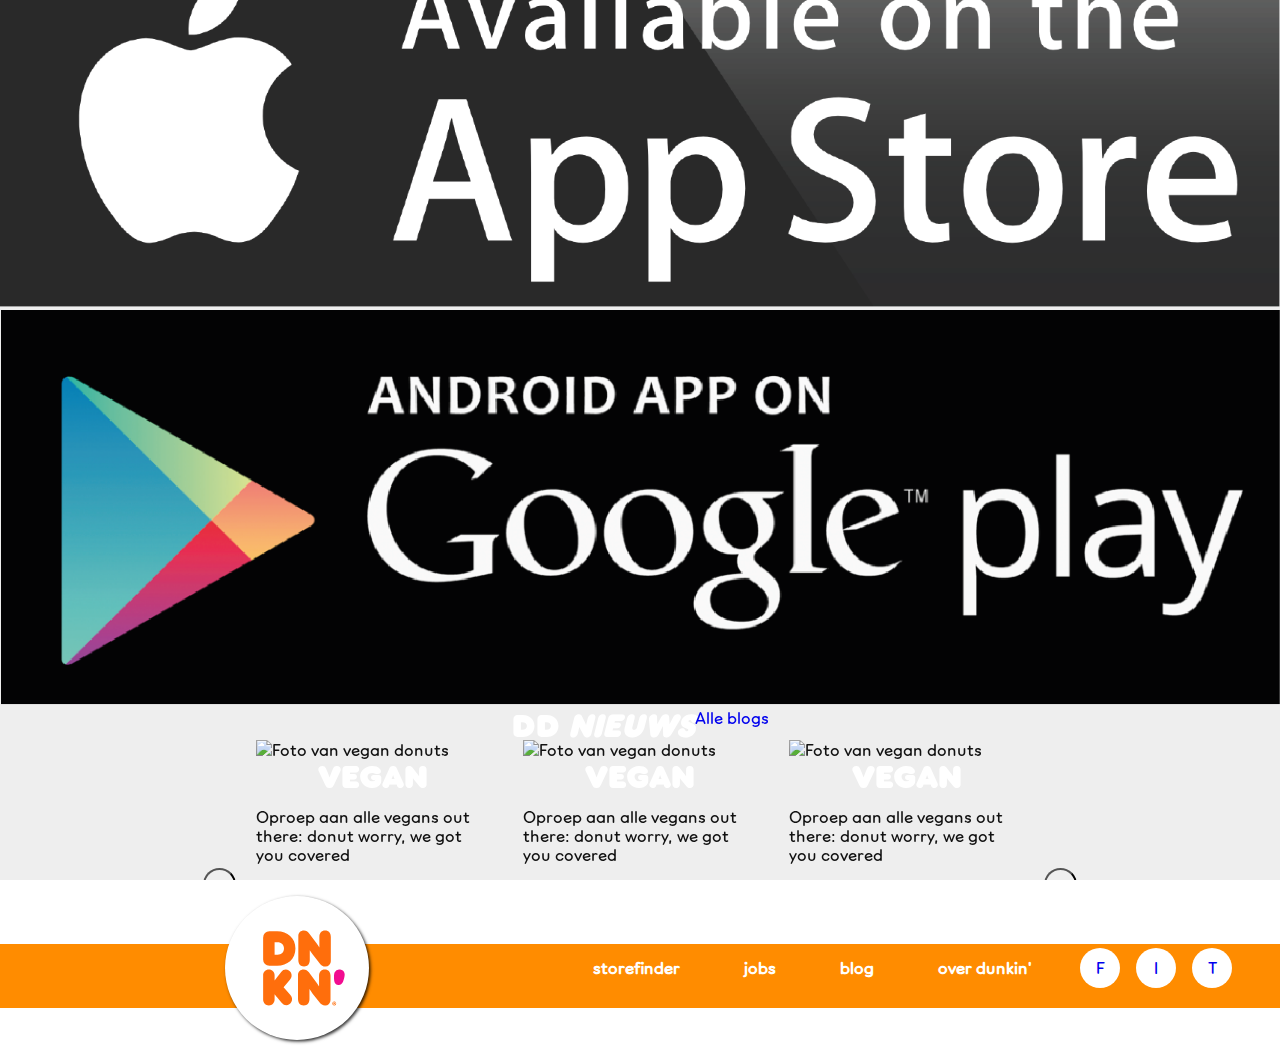
==== commit 07ceb240: "Add files via upload" ====
--- a/index.html
+++ b/index.html
@@ -15,20 +15,18 @@
 <body>
 	<header>
 
-		<li aria-label="tekst naast 3 spans" piste="rood">
-		        <button>
-		          menu
-		          <span></span>
-		          <span></span>
-		          <span></span>
-		        </button>
-		      </li>
-
 		<img src="images2/dunkinlogoo.svg" alt="logo van dunkin donuts">
 		<!--https://global-uploads.webflow.com/612741c59719f395d4ce4719/612741c59719f3752cce4769_Primary_Logo%C2%AE_HEX.svg-->
 
-<button type="button" name="button"></button>
-<button type="button" name="button"></button>
+		<button>
+			menu
+			<span></span>
+			<span></span>
+			<span></span>
+		</button>
+
+<!-- <button type="button" name="button"></button>
+<button type="button" name="button"></button> -->
 
 		<nav>
 			<ul>
--- a/styles/style.css
+++ b/styles/style.css
@@ -112,19 +112,25 @@
 /* HEADER */
 /**********/
 
-nav{
+header nav{
   position:fixed;
   left:0;
   right:0;
   top:0;
   bottom:0;
-  transform:translateX(100%);
+  /* transform:translateX(-100%); */
+  background-color: var(--color-em);
+  transition: 0.3s;
 }
 
 header{
   display: flex;
   flex-direction: row;
   justify-content: center;
+}
+
+header button{
+  order:-1;
 }
 
 /* header {
@@ -296,8 +302,49 @@
   /* om het plaatje naar beneden te schuiven */
   /* doordat de section overflow:hidden heeft zie je het deel dat uitsteekt niet */
   margin-bottom:-10em;
-  /* beetje leijk - beter om het plaatje zelf een stuk af te snijden in photoshop */
-}
+}
+
+/* section met carousel */
+
+main section:nth-of-type(3){
+  position: relative;
+  display:flex;
+  justify-content: center;
+  flex-wrap: wrap;
+}
+
+
+
+main section:nth-of-type(3) ul{
+  display:flex;
+  list-style: none;
+  margin:0;
+  padding:0;
+  overflow-x:scroll;
+  width:100%;
+  gap:2em;
+}
+
+main section:nth-of-type(3) li{
+  width:min(100%, 28em);
+  flex-shrink: 0;
+
+  display:flex;
+  flex-direction: column;
+}
+
+main section:nth-of-type(3) li img{
+  order:-1;
+}
+
+/* buttons in section 3 */
+main section:nth-of-type(3) button {
+  /* position:absolute;  */
+  width:2.5em;
+  height: 2.5em;
+  border-radius:50%;
+}
+
 
 
 @media (min-width: 41em) {
@@ -448,9 +495,38 @@
   color:var(--color-bestel);
 }
 
-/* main > section:nth-of-type(2) img:nth-of-type(1){
+main > section:nth-of-type(2) img:nth-of-type(1){
 color:var(--color-em);
-} */
+}
+
+@media (min-width: 54em) {
+  main section:nth-of-type(3) {
+    max-width:48em;
+    margin:0 auto;
+  }
+
+  main section:nth-of-type(3) ul {
+    scroll-snap-type: x mandatory;
+  }
+
+  main section:nth-of-type(3) li {
+    scroll-snap-align: center;
+    width:calc((100% - 4em) / 3);
+  }
+
+  main section:nth-of-type(3) button {
+    position:absolute;
+    top:12em;
+  }
+
+  main section:nth-of-type(3) button:nth-of-type(1) {
+    left:-4em;
+  }
+
+  main section:nth-of-type(3) button:nth-of-type(2) {
+    right:-4em;
+  }
+}
 
 
 /*  */
@@ -480,12 +556,16 @@
 
 footer img{
   display:block;
-  border radius:50%;
   width:6em;
-  margin:0 auto 0 auto; /*in het midden zonder flex of grid */
-}
-
-box-shadow: .1em .1em .2em #000c;
+  margin:0 auto 0 auto;
+   /*in het midden zonder flex of grid */
+   background-color:var(--color-textkoppen);
+   border-radius:50%;
+   box-shadow: .1em .1em .2em #000c;
+   overflow: hidden;
+}
+
+
 
 /* menu */
 footer nav:nth-of-type(1) ul{
@@ -494,17 +574,28 @@
   list-style: none;
   display: flex;
   flex-direction: column;
-  gap:.5em;
+  gap:2em;
+}
+
+footer nav:nth-of-type(1) ul a{
+  display:block;
+  padding:1em;
+  border-radius:10em;
+  text-align: center;
+  text-decoration: none;
+  font-weight: bold;
+  background-color:var(--color-em);
+  color:var(--color-textkoppen);
 }
 
 footer nav:nth-of-type(2) ul{
   margin:0;
   padding:0;
   list-style:none;
-
   display: flex;
   gap:1em;
   justify-content: center;
+
 }
 
 footer nav:nth-of-type(2) ul a {
@@ -518,3 +609,32 @@
   justify-content: center;
   align-items: center;
 }
+
+@media (min-width:41em) {
+  footer{
+    padding:1em 3em;
+    flex-direction: row;
+    align-items: center;
+    background-image:
+		linear-gradient(
+			white 0em 4em,
+			darkorange 4em 8em,
+		  white 8em 12em
+    );
+  }
+
+footer img{
+  width: 9em;
+}
+
+/* menu in het footer*/
+footer nav:nth-of-type(1) ul {
+  flex-direction:row;
+ }
+footer nav:nth-of-type(1) ul a {
+  border-radius:0;
+  padding:0 1em;
+  /* line-height:2em; */
+  background-color:transparent;
+ }
+}
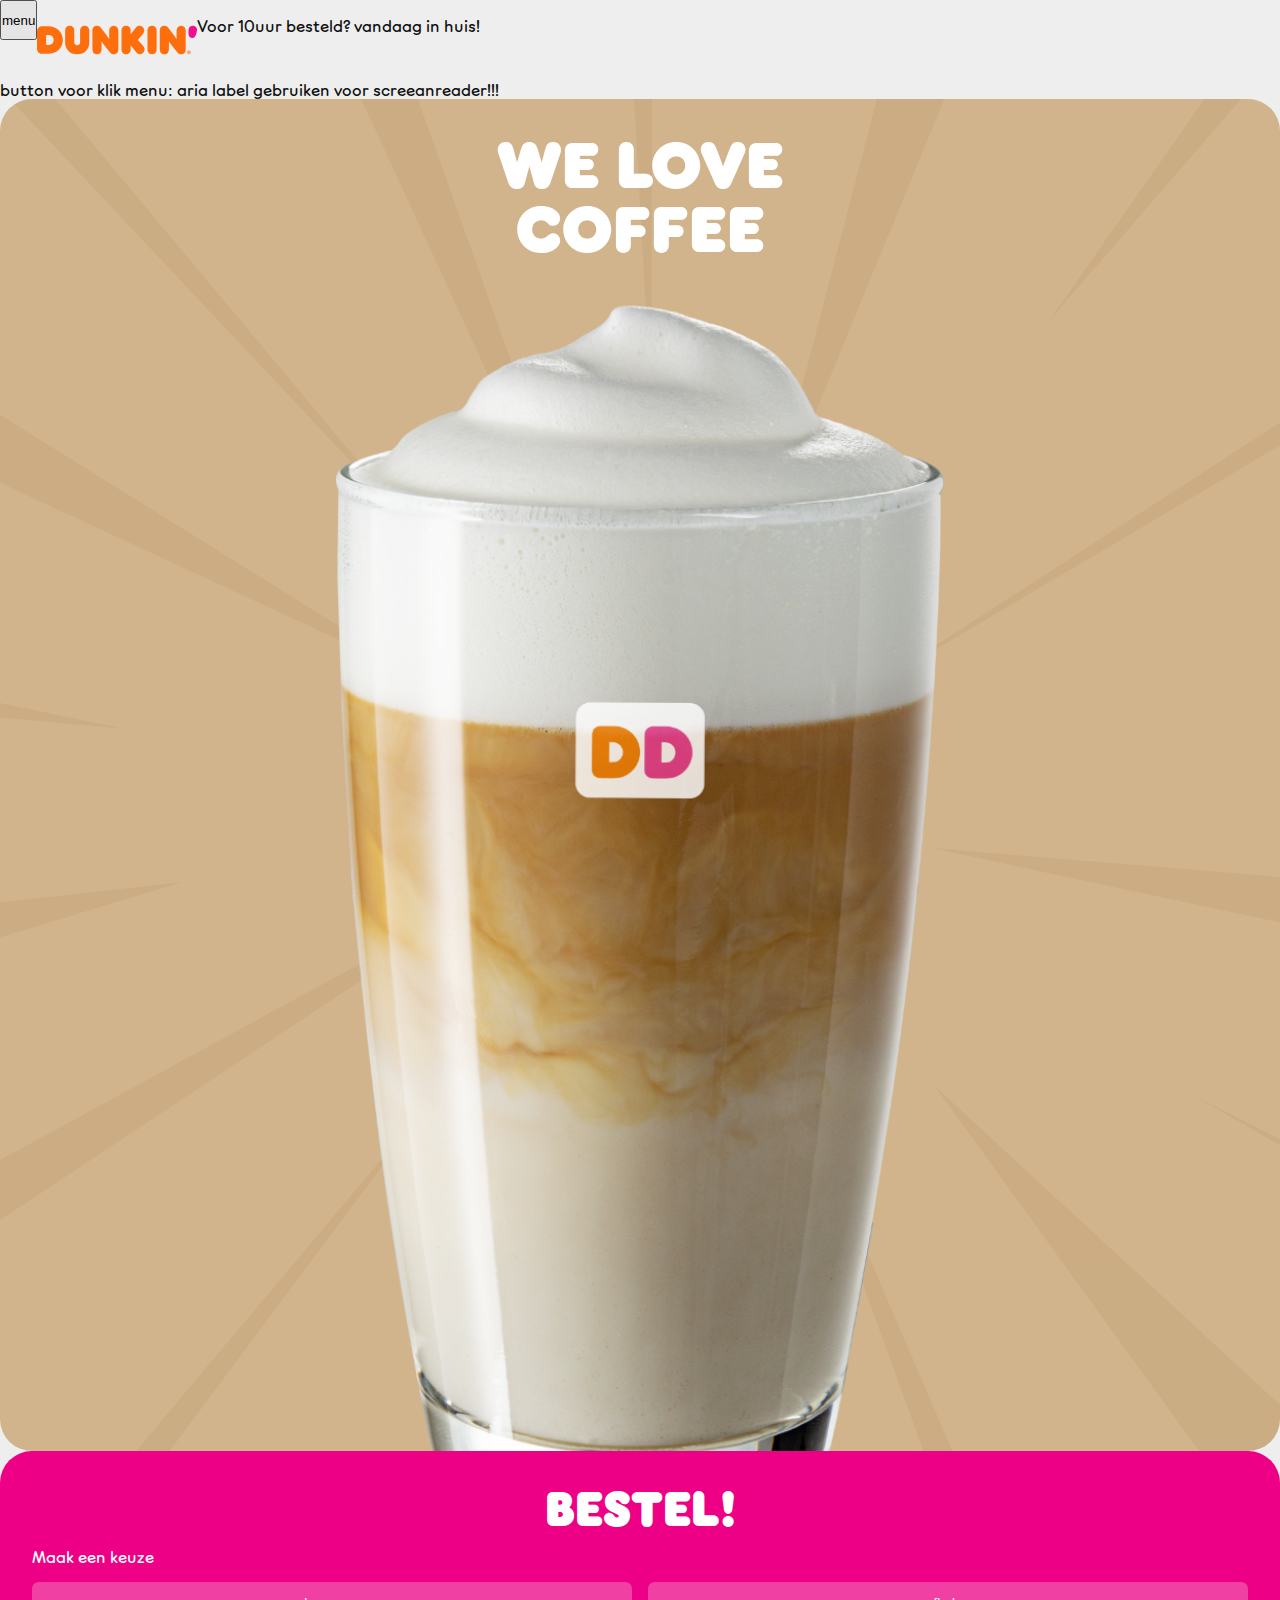
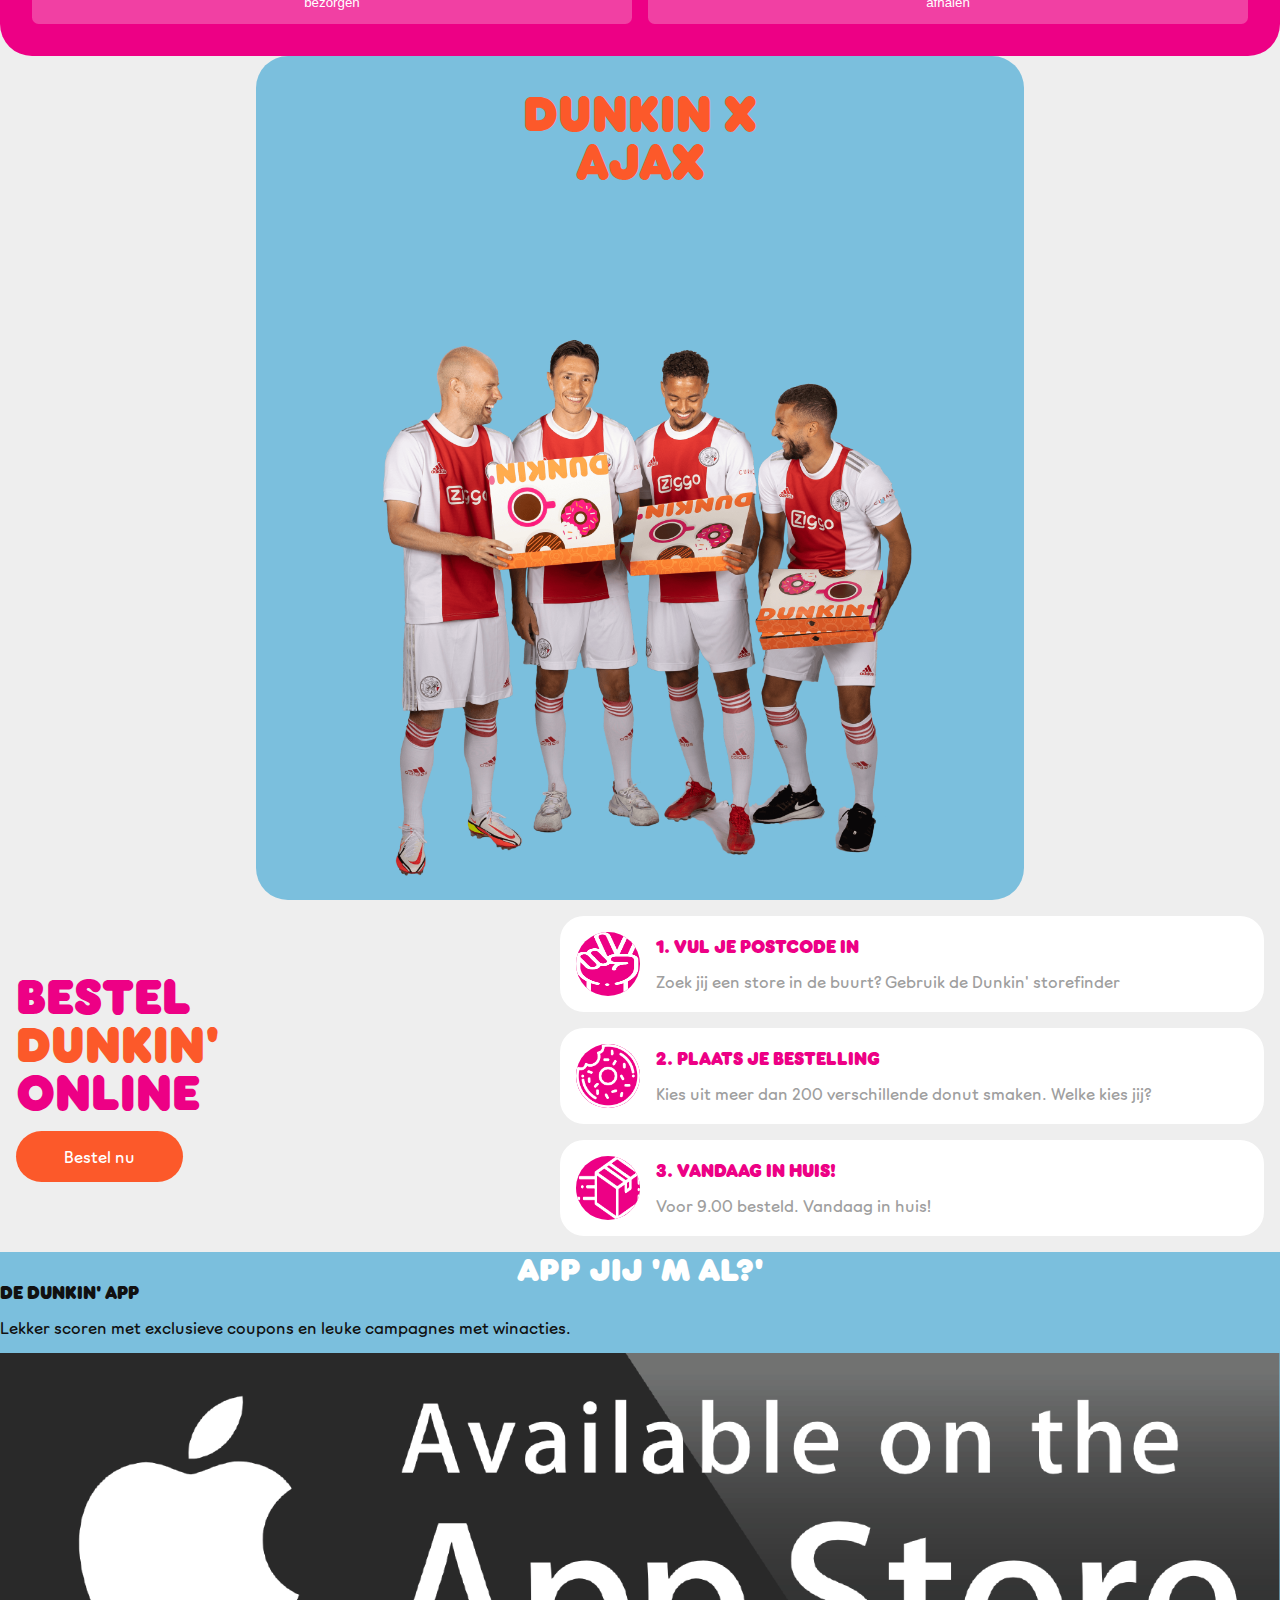
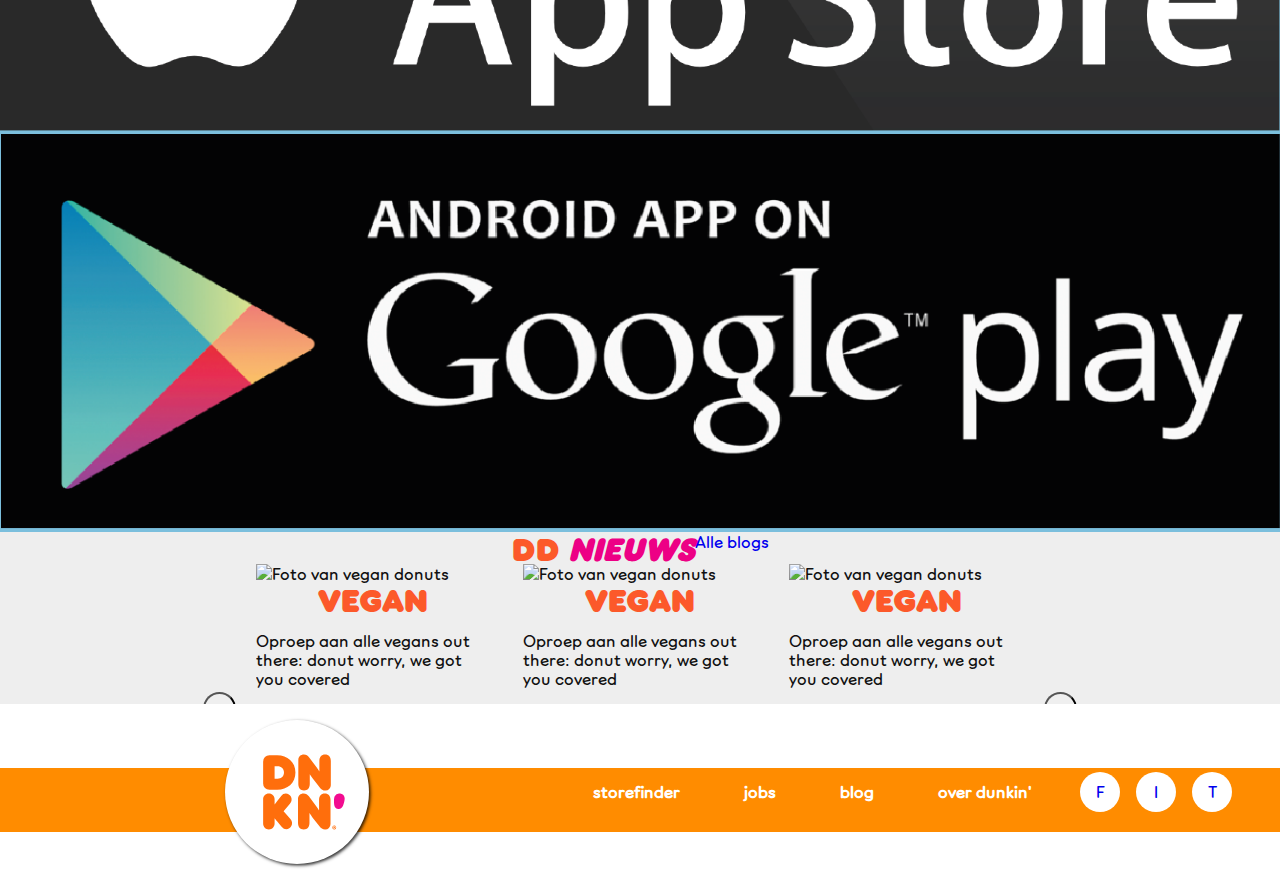
==== commit 7156ffe6: "Add files via upload" ====
--- a/index.html
+++ b/index.html
@@ -15,7 +15,7 @@
 <body>
 	<header>
 
-		<img src="images2/dunkinlogoo.svg" alt="logo van dunkin donuts">
+		<img src="images2/dunkinlogoo2.svg" alt="logo van dunkin donuts">
 		<!--https://global-uploads.webflow.com/612741c59719f395d4ce4719/612741c59719f3752cce4769_Primary_Logo%C2%AE_HEX.svg-->
 
 		<button>
--- a/styles/style.css
+++ b/styles/style.css
@@ -118,9 +118,14 @@
   right:0;
   top:0;
   bottom:0;
-  /* transform:translateX(-100%); */
+  transform:translateX(-100%);
   background-color: var(--color-em);
   transition: 0.3s;
+}
+
+header nav.toonMenu{
+  transform:translateX(0%);
+  z-index: 1;
 }
 
 header{
@@ -131,7 +136,37 @@
 
 header button{
   order:-1;
-}
+  z-index: 100;
+  padding:0;
+  height: 3em;
+  position:relative;
+}
+
+header button.menuIsOpen{
+  background-color(--color-em);
+}
+
+header img{
+  height: 5em;
+  width: 10em;
+}
+
+header p{
+  /* background-color:var(--color-em);
+  padding:0;
+  width: 100%;
+  text-align: center;
+  width: 100vw;
+  margin-top: 0;
+  margin:0;
+  order:-2;
+  position: relative;
+  align-items: center;
+  display:block; */
+  display:block;
+  width:100%;
+}
+
 
 /* header {
   padding: .5em;
@@ -272,7 +307,7 @@
 
   /* dit is het achtergrondplaatje */
   /* en de kleur */
-  background-color: var(--color-ajax);
+  background-color:var(--color-ajax);
 
   border-radius:2em;
 }
@@ -304,13 +339,35 @@
   margin-bottom:-10em;
 }
 
+/*  */
+/* SECTION MET "APP JIJ M AL " */
+/*  */
+
+main section:nth-of-type(2){
+  background-color:var(--color-ajax);
+}
+
+main section:nth-of-type(2) h3 p{
+
+}
+
+
+/*  */
 /* section met carousel */
-
+/*  */
 main section:nth-of-type(3){
   position: relative;
   display:flex;
   justify-content: center;
   flex-wrap: wrap;
+}
+
+main section:nth-of-type(3) h2{
+  color:var(--color-em);
+}
+
+main section:nth-of-type(3) em{
+  color:var(--color-bestel);
 }
 
 
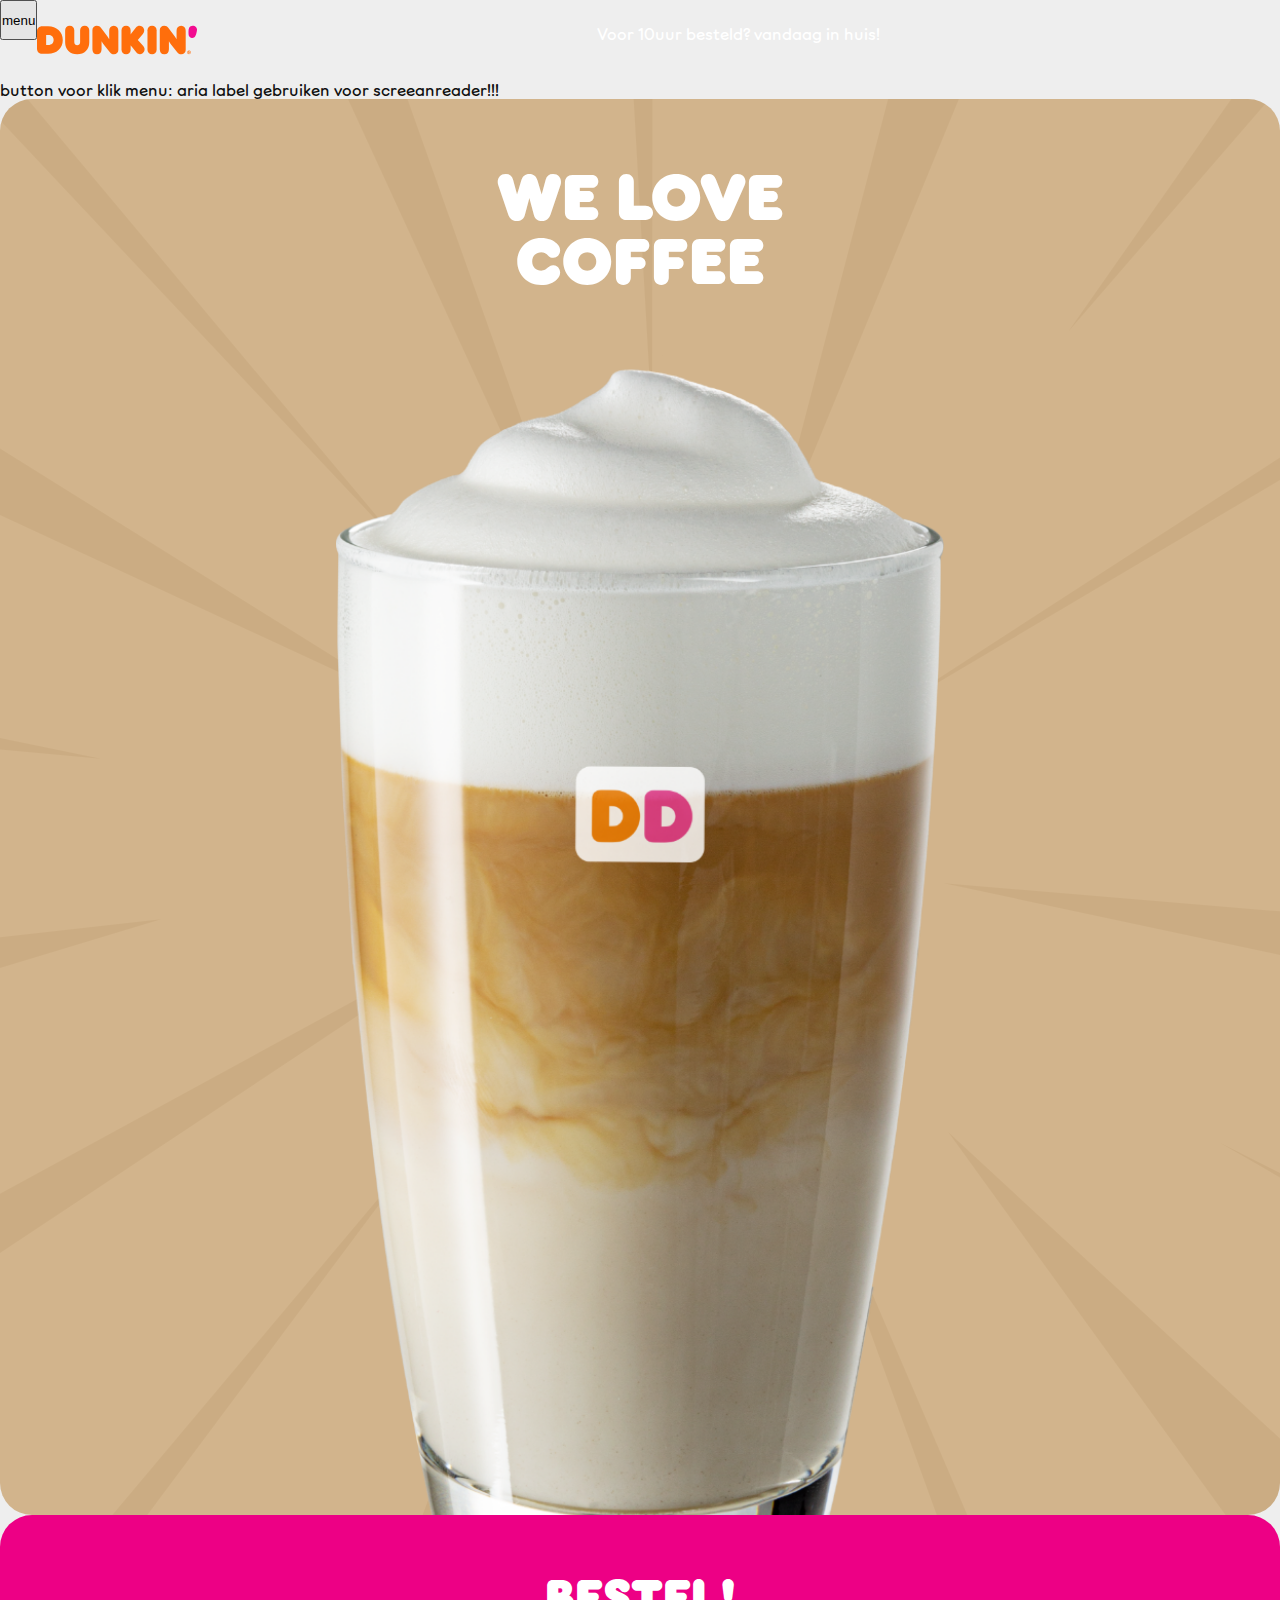
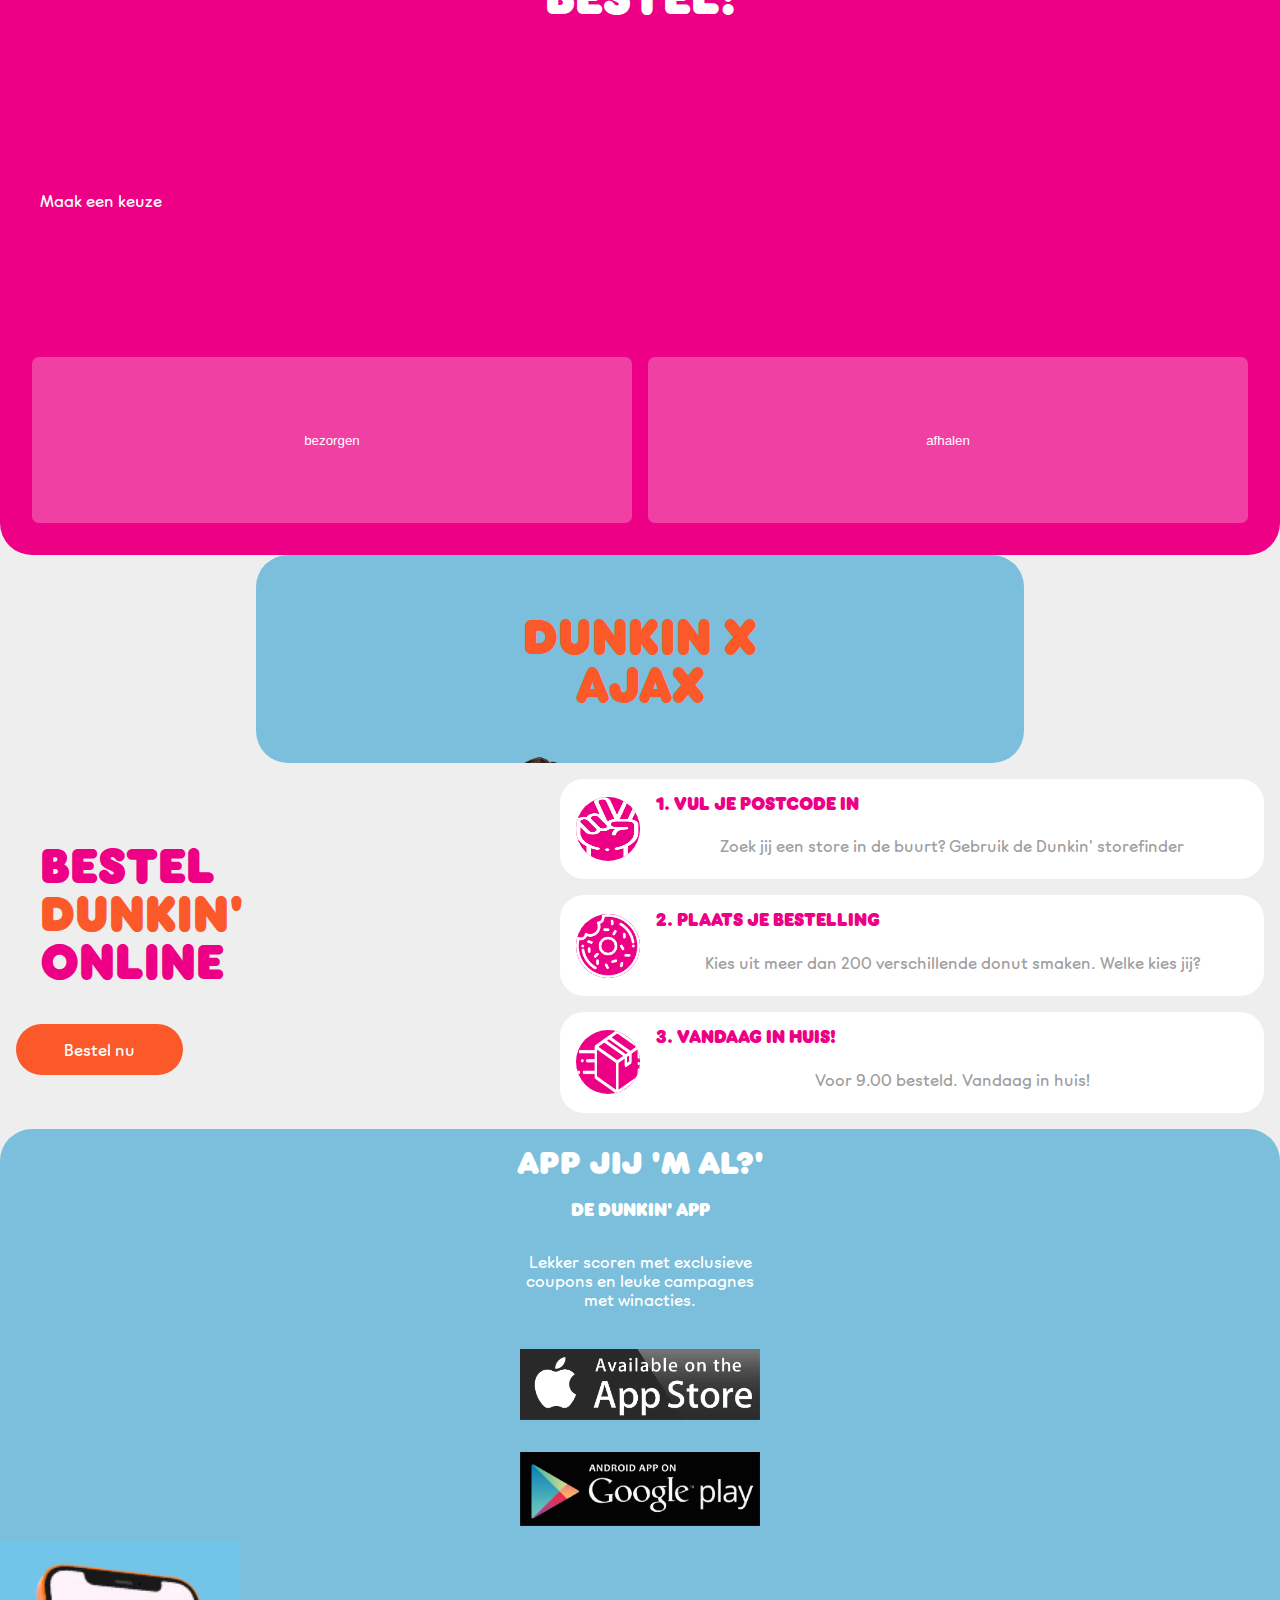
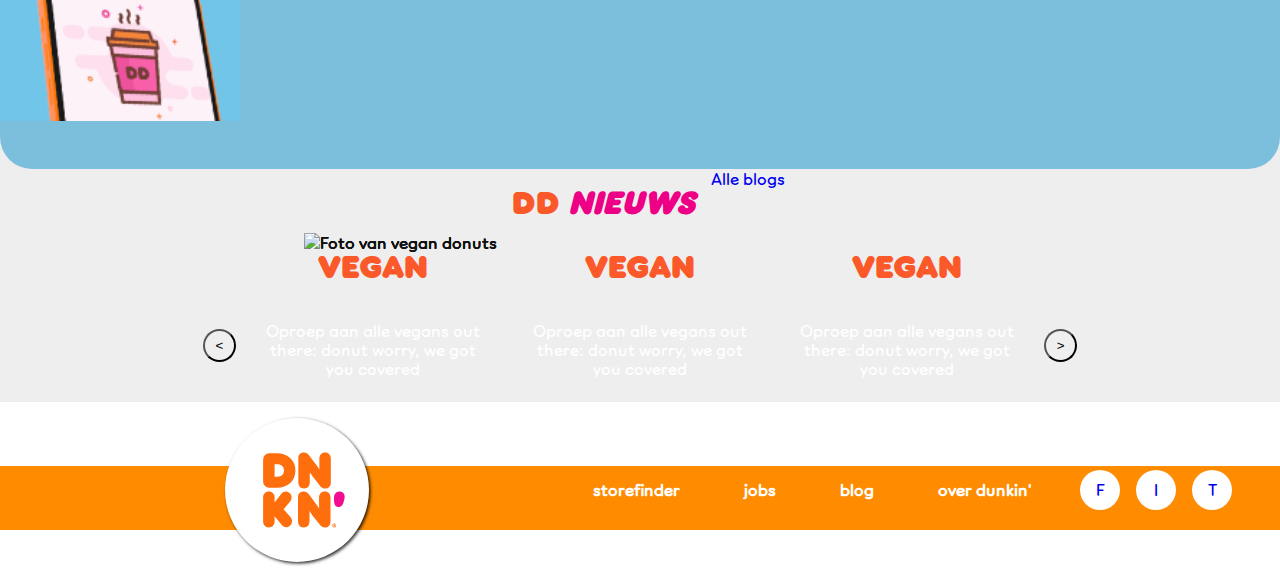
==== commit eae24408: "Add files via upload" ====
--- a/index.html
+++ b/index.html
@@ -113,9 +113,12 @@
 		<h2>APP JIJ 'M AL?'</h2>
 		<!-- h2 moet bovenaan zodat de screenreader eerst dit voorleest en dan de foto -->
 		<h3>DE DUNKIN' APP</h3>
-		<p>Lekker scoren met exclusieve coupons en leuke campagnes met winacties.</p>
+		<p> <span>Lekker scoren met exclusieve</span>
+			<span>coupons en leuke campagnes</span>
+			<span> met winacties.</span></p>
 		<a href="#"> <img src="images2/app.png" alt="de app store">  </a>
 		<a href="#"> <img src="images2/playstore.png" alt="de playstore">  </a>
+		<img src="images2/mobiel.png" alt="foto van een telefoon">
 	</section>
 
 	<section>
--- a/styles/style.css
+++ b/styles/style.css
@@ -266,6 +266,7 @@
   background-color:var(--color-bestel);
   text-align: center;
   padding:2em;
+  margin:0;
   border-radius:2em;
 
   display:grid;
@@ -345,10 +346,38 @@
 
 main section:nth-of-type(2){
   background-color:var(--color-ajax);
-}
-
-main section:nth-of-type(2) h3 p{
-
+    border-radius:2em;
+    height:40em;
+    position:relative;
+}
+
+main section:nth-of-type(2) img:nth-of-type(1){
+width:15em;
+}
+
+
+main section:last-of-type img{
+  position: absolute;
+  left:3em;
+}
+
+
+main section:nth-of-type(2) a{
+  display:grid;
+  justify-items:center;
+  /* om de images in het midden te zetten */
+  gap:1em;
+  padding: 1em;
+}
+
+main section:nth-of-type(2) h3, h2, p{
+  text-align: center;
+  padding:.5em;
+  color:var(--color-textkoppen);
+}
+
+main section:nth-of-type(2) p span{
+  display: block;
 }
 
 
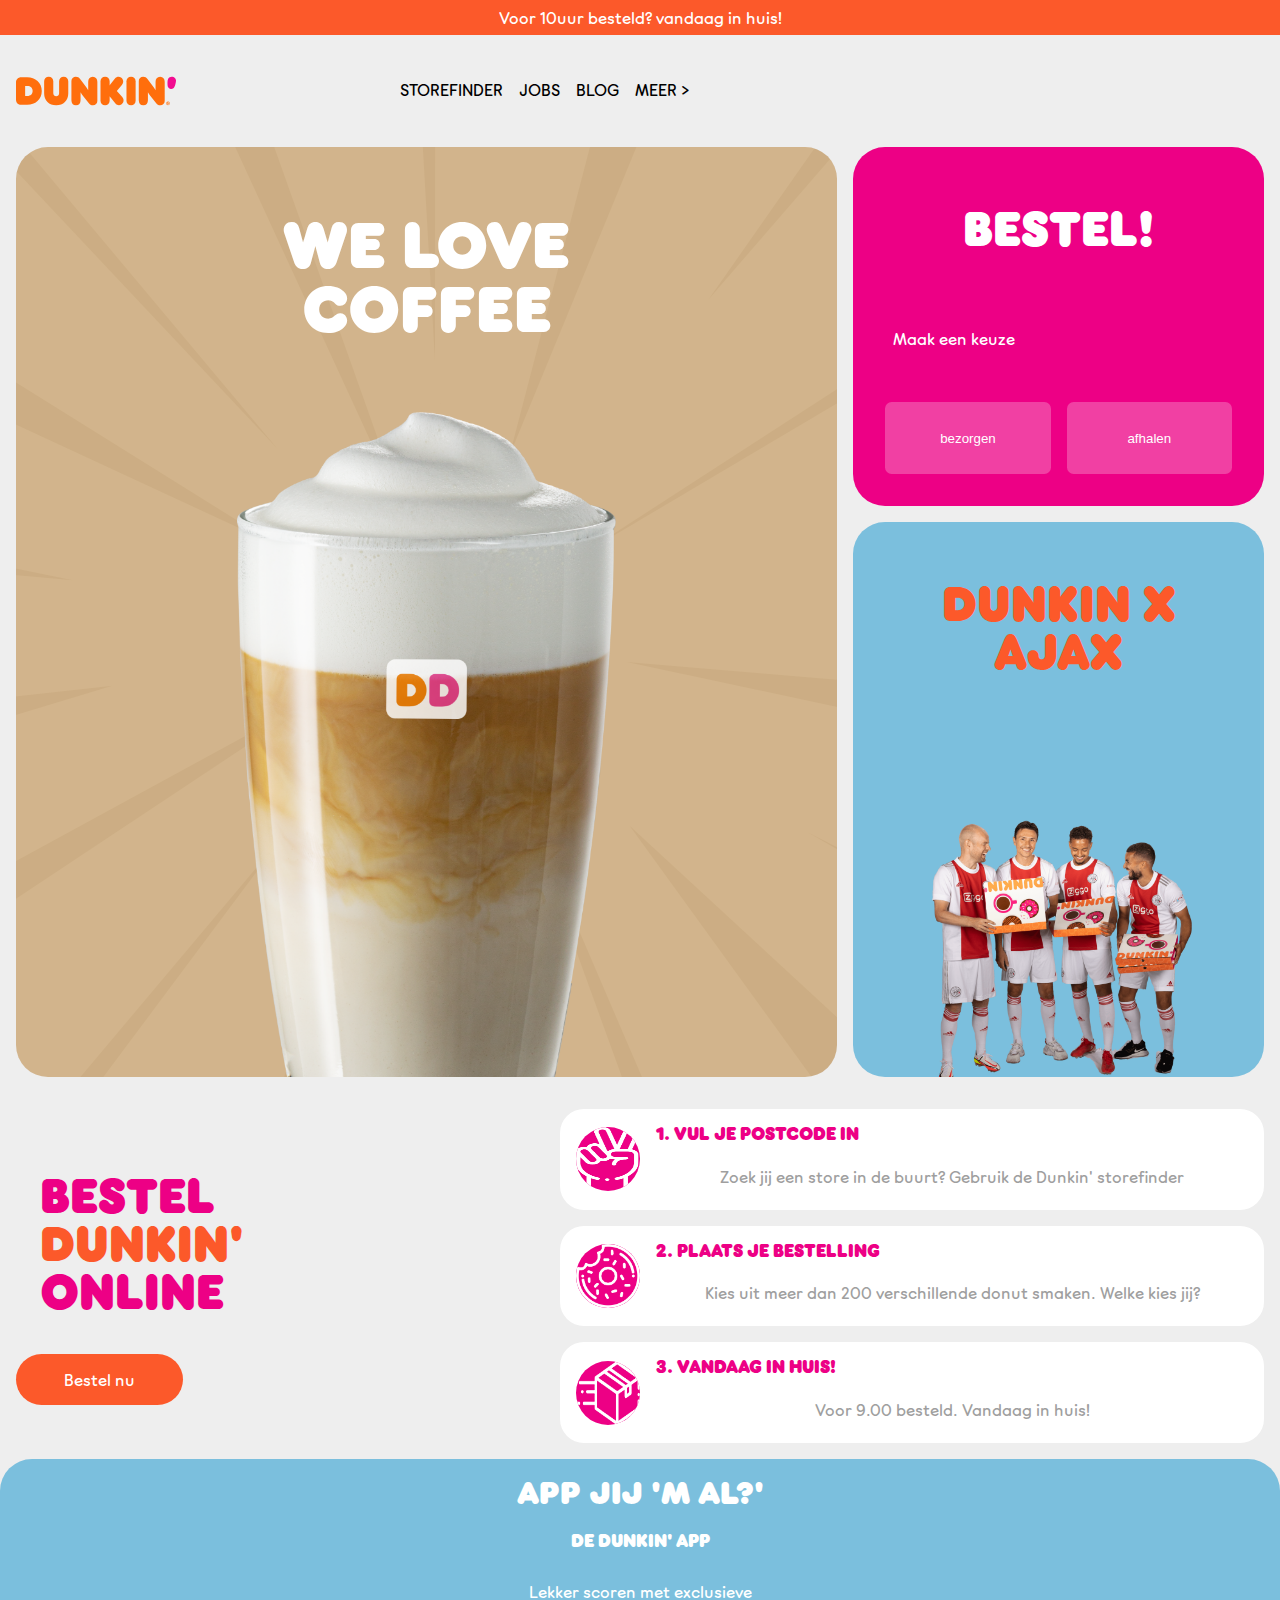
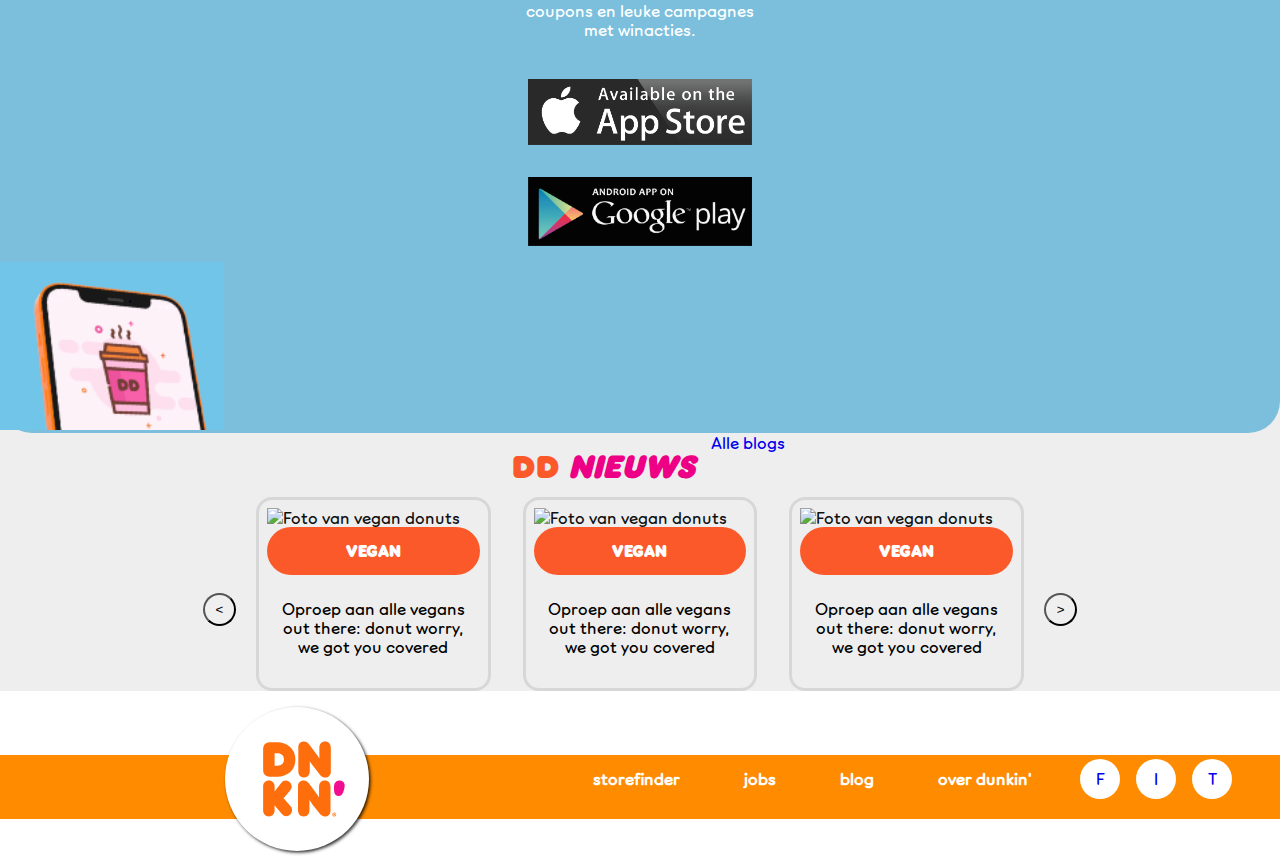
==== commit a5951cd6: "Add files via upload" ====
--- a/index.html
+++ b/index.html
@@ -39,6 +39,7 @@
 
 		<p>Voor 10uur besteld? vandaag in huis!</p>
 
+<!-- <a href="#">Bestel nu</a> -->
 
 	</header>
 <main>
@@ -48,7 +49,7 @@
 
 	<h1 class="visually-hidden">Welkom bij Dunkin donuts</h1>
 
-	button voor klik menu: aria label gebruiken voor screeanreader!!!
+	<!-- button voor klik menu: aria label gebruiken voor screeanreader!!! -->
 
 <div>
 	<section>
@@ -123,7 +124,7 @@
 
 	<section>
 		<h2>DD <em>NIEUWS</em> </h2>
-		<a href="#">Alle blogs</a>
+		<a href="blog.html">Alle blogs</a>
 <ul>
 	<li>
 		<h2>Vegan</h2>
--- a/styles/style.css
+++ b/styles/style.css
@@ -40,6 +40,7 @@
   --color-p:#9F9F9F;
   --color-ajax:#7BBFDD;
   --color-app:#000000;
+  --color-lichtgrijs:#D7D7D7;
 }
 
 
@@ -112,6 +113,16 @@
 /* HEADER */
 /**********/
 
+header{
+  position: relative; /* zodat de absolute button binnen de header blijft */
+  display: flex;
+  flex-direction: row;
+  justify-content: center;
+  align-items: center;
+  flex-wrap:wrap;
+}
+
+/* schuifmenu */
 header nav{
   position:fixed;
   left:0;
@@ -121,50 +132,87 @@
   transform:translateX(-100%);
   background-color: var(--color-em);
   transition: 0.3s;
+
+  z-index: 1; /* hier niet hieronder */
 }
 
 header nav.toonMenu{
   transform:translateX(0%);
-  z-index: 1;
-}
-
-header{
-  display: flex;
-  flex-direction: row;
-  justify-content: center;
-}
-
+}
+
+header nav ul {
+  margin:0;
+  padding:0;
+  list-style:none;
+}
+
+/* menu button */
 header button{
-  order:-1;
+  order:2;
   z-index: 100;
   padding:0;
-  height: 3em;
-  position:relative;
+  height: 2.75em;
+  position:absolute;
+  right:1em; /* minimale grootte voor tekst */
+  bottom:1.125em; /* naast het logo */
+  font-size:1em;
 }
 
 header button.menuIsOpen{
   background-color(--color-em);
 }
 
+/* logo */
 header img{
   height: 5em;
   width: 10em;
-}
-
-header p{
-  /* background-color:var(--color-em);
-  padding:0;
-  width: 100%;
-  text-align: center;
-  width: 100vw;
+  order:1;
+}
+
+/* voor 10 uur besteld */
+header p {
+  background-color:var(--color-em);
   margin-top: 0;
-  margin:0;
-  order:-2;
-  position: relative;
-  align-items: center;
-  display:block; */
   display:block;
   width:100%;
+  /* order:0; */ /* dat is de default - hoef je niet te doen */
+}
+
+/* header a:nth-of-type(5){
+display:none;
+} */
+
+@media (min-width: 48em) {
+  header {
+    justify-content: space-between;
+  }
+
+  header nav {
+    position: absolute;
+    transform:none;
+    background:none;
+    order:1; /* als laatste naast het logo */
+    left:25em;
+    top:5em;
+  }
+
+  header nav ul {
+    display:flex;
+    gap:1em;
+    margin-right:1em;
+  }
+
+header nav a{
+  color:var(--color-app);
+}
+
+  header img {
+    margin-left:1em;
+  }
+
+  header button {
+    display: none; /*  niet meer nodig */
+  }
 }
 
 
@@ -173,7 +221,7 @@
   text-align: center;
   background: #ff6e0c;
   color: white;
-  font-size: 8px; /* klein */
+  font-size: 8px; /* klein
   width: 100vw;
   margin-top: 0;
 } */
@@ -298,6 +346,18 @@
   background-color:rgb(255 255 255 / .25); /* thanks sanne*/
 }
 
+main div section:nth-of-type(2) button:hover{
+  color:var(--color-app);
+}
+
+main div section:nth-of-type(2) button:focus{
+  color:var(--color-bestel);
+  background-color: var(--color-textkoppen);
+}
+
+main div section:nth-of-type(2) button:active{
+  background-color: var(--color-em);
+}
 
 /* section 3 in div */
 /* ajax */
@@ -347,20 +407,12 @@
 main section:nth-of-type(2){
   background-color:var(--color-ajax);
     border-radius:2em;
-    height:40em;
     position:relative;
 }
 
 main section:nth-of-type(2) img:nth-of-type(1){
-width:15em;
-}
-
-
-main section:last-of-type img{
-  position: absolute;
-  left:3em;
-}
-
+width:14em;
+}
 
 main section:nth-of-type(2) a{
   display:grid;
@@ -399,6 +451,14 @@
   color:var(--color-bestel);
 }
 
+main section:nth-of-type(3) ul li h2{
+  color:var(--color-textkoppen);
+  background-color:var(--color-em);
+  font-size: 1em;
+  display:block;
+  padding:1em 2em;
+  border-radius:10em;
+}
 
 
 main section:nth-of-type(3) ul{
@@ -414,13 +474,20 @@
 main section:nth-of-type(3) li{
   width:min(100%, 28em);
   flex-shrink: 0;
-
   display:flex;
   flex-direction: column;
+  border:solid;
+  border-color:var(--color-lichtgrijs);
+  border-radius:1em;
+  padding:.5em;
 }
 
 main section:nth-of-type(3) li img{
   order:-1;
+}
+
+main section:nth-of-type(3) p{
+  color:var(--color-app);
 }
 
 /* buttons in section 3 */
@@ -430,8 +497,6 @@
   height: 2.5em;
   border-radius:50%;
 }
-
-
 
 @media (min-width: 41em) {
  main div{
@@ -538,6 +603,21 @@
   display:block;
   text-align:center;
 }
+
+main > section:nth-of-type(1) a:hover{
+  color:var(--color-app);
+}
+
+main > section:nth-of-type(1) a:active{
+  background-color:var(--color-bestel);
+  color:var(--color-textkoppen);
+}
+
+main > section:nth-of-type(1) a:focus{
+  color:var(--color-app);
+  background-color: var(--color-lichtgrijs);
+}
+
 
 @media (min-width:41em){
   main > section:nth-of-type(1){
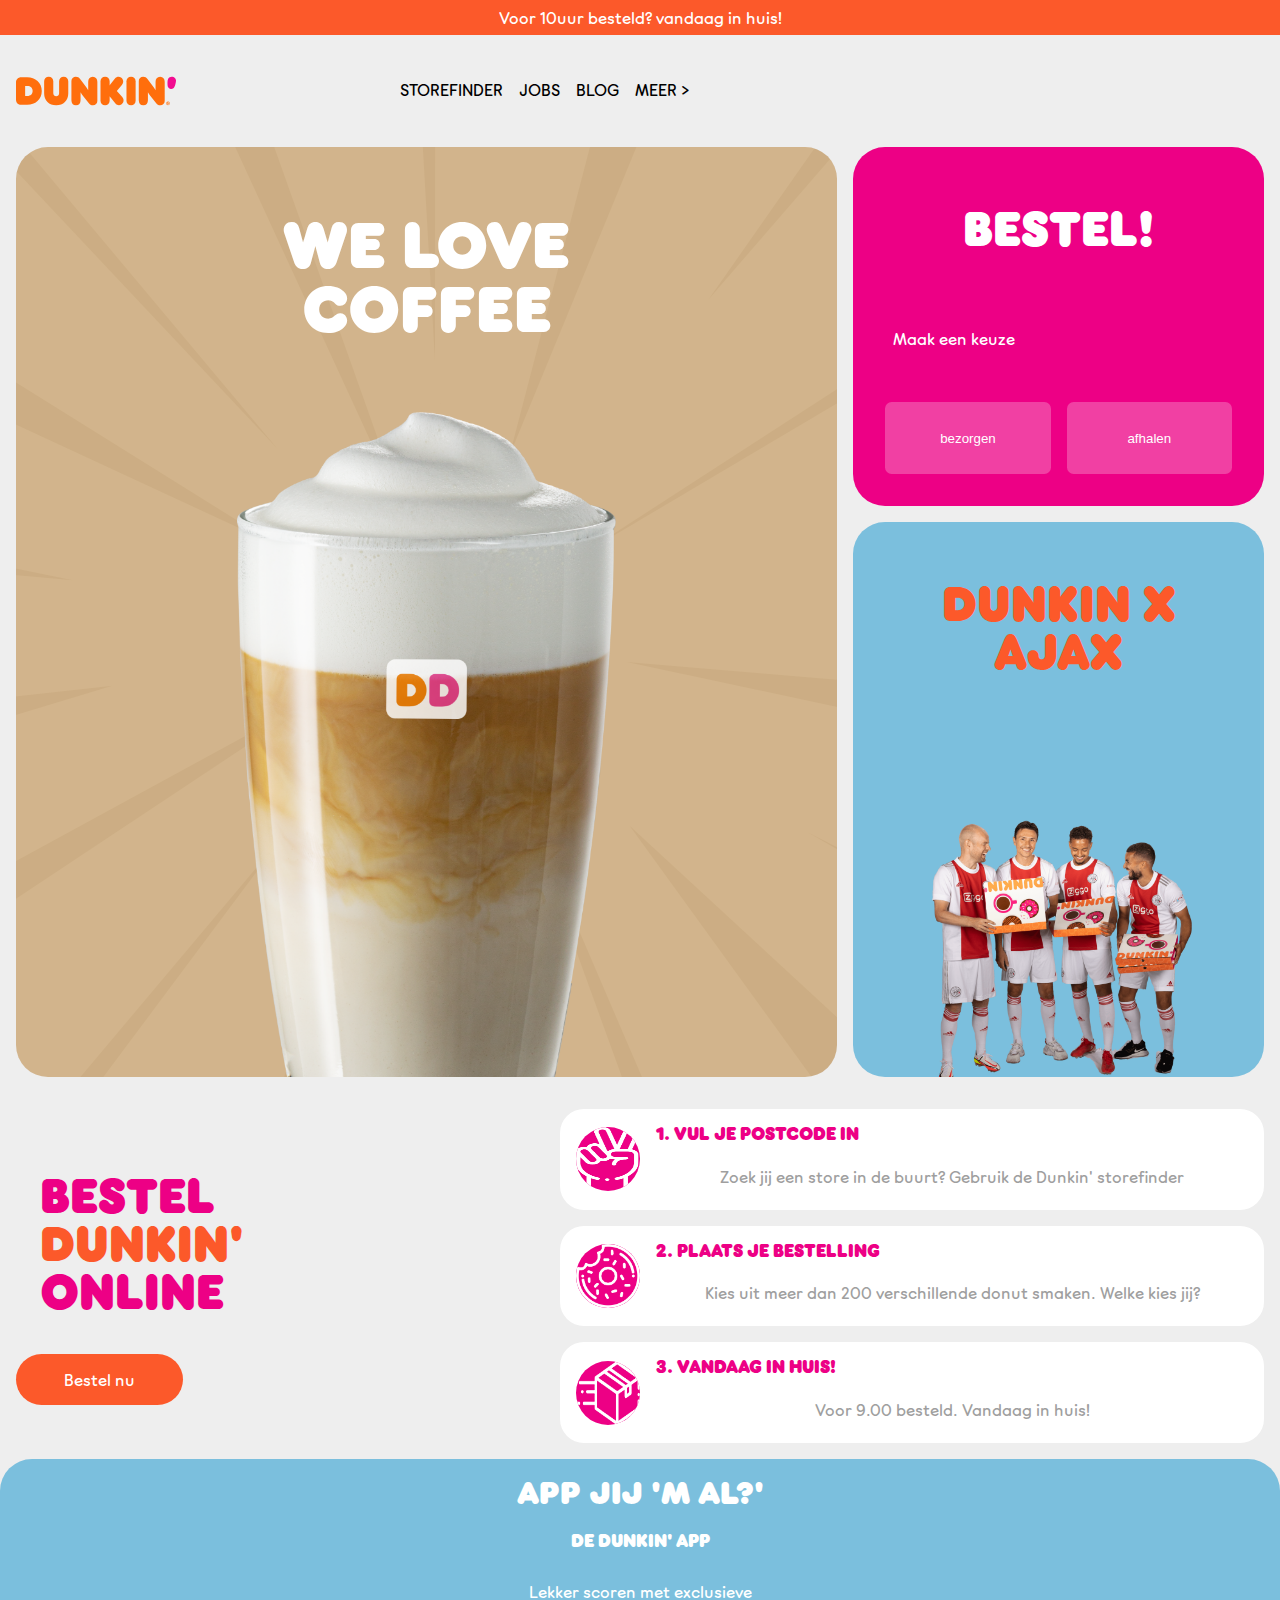
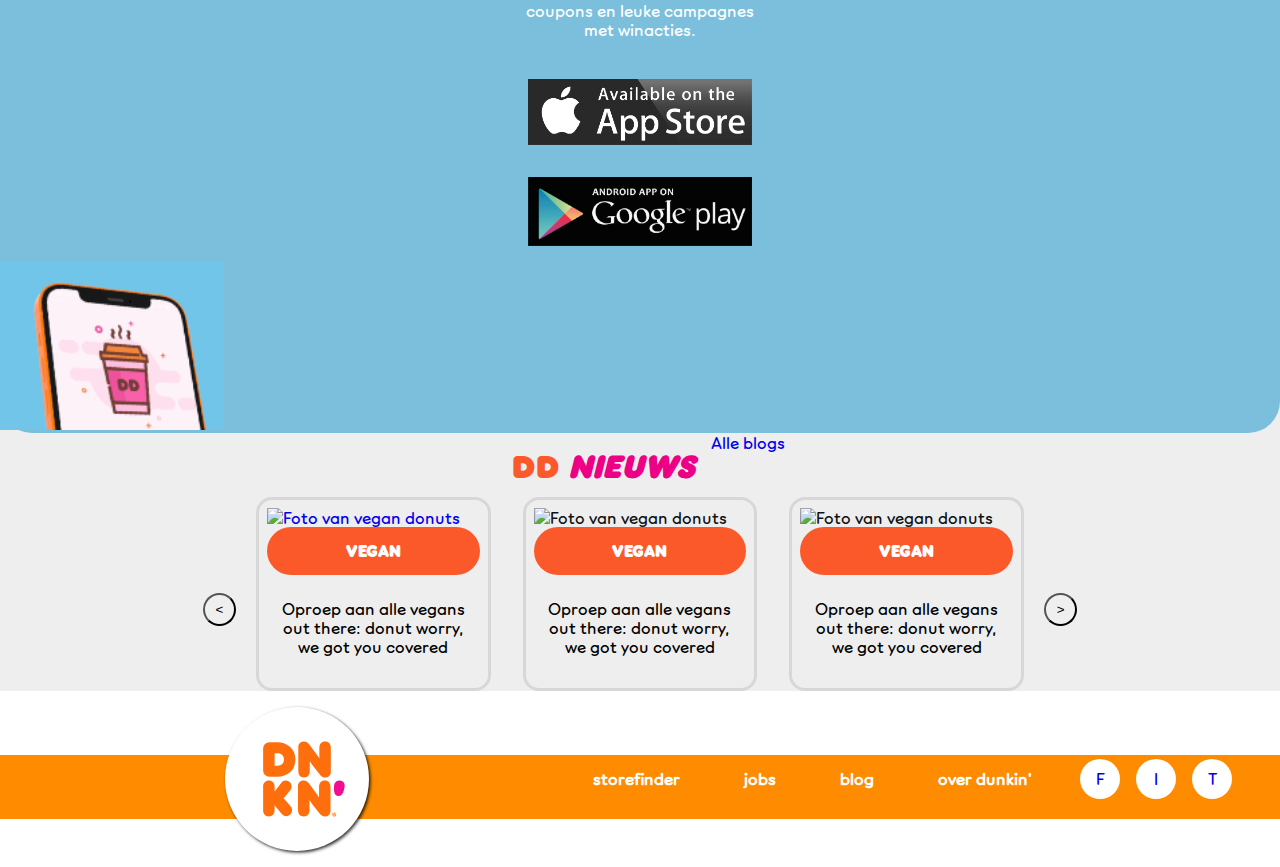
==== commit 7a520df7: "Add files via upload" ====
--- a/index.html
+++ b/index.html
@@ -124,11 +124,11 @@
 
 	<section>
 		<h2>DD <em>NIEUWS</em> </h2>
-		<a href="blog.html">Alle blogs</a>
+		<a href="#">Alle blogs</a>
 <ul>
 	<li>
 		<h2>Vegan</h2>
-			<img src="Images2/vegandonuts.jpeg" alt="Foto van vegan donuts">
+			<a href="blog.html"><img src="Images2/vegandonuts.jpeg" alt="Foto van vegan donuts"></a>
 			<p>Oproep aan alle vegans out there: donut worry, we got you covered</p>
 	</li>
 
--- a/styles/style.css
+++ b/styles/style.css
@@ -458,6 +458,7 @@
   display:block;
   padding:1em 2em;
   border-radius:10em;
+  order:1;
 }
 
 
@@ -488,6 +489,7 @@
 
 main section:nth-of-type(3) p{
   color:var(--color-app);
+  order:2;
 }
 
 /* buttons in section 3 */
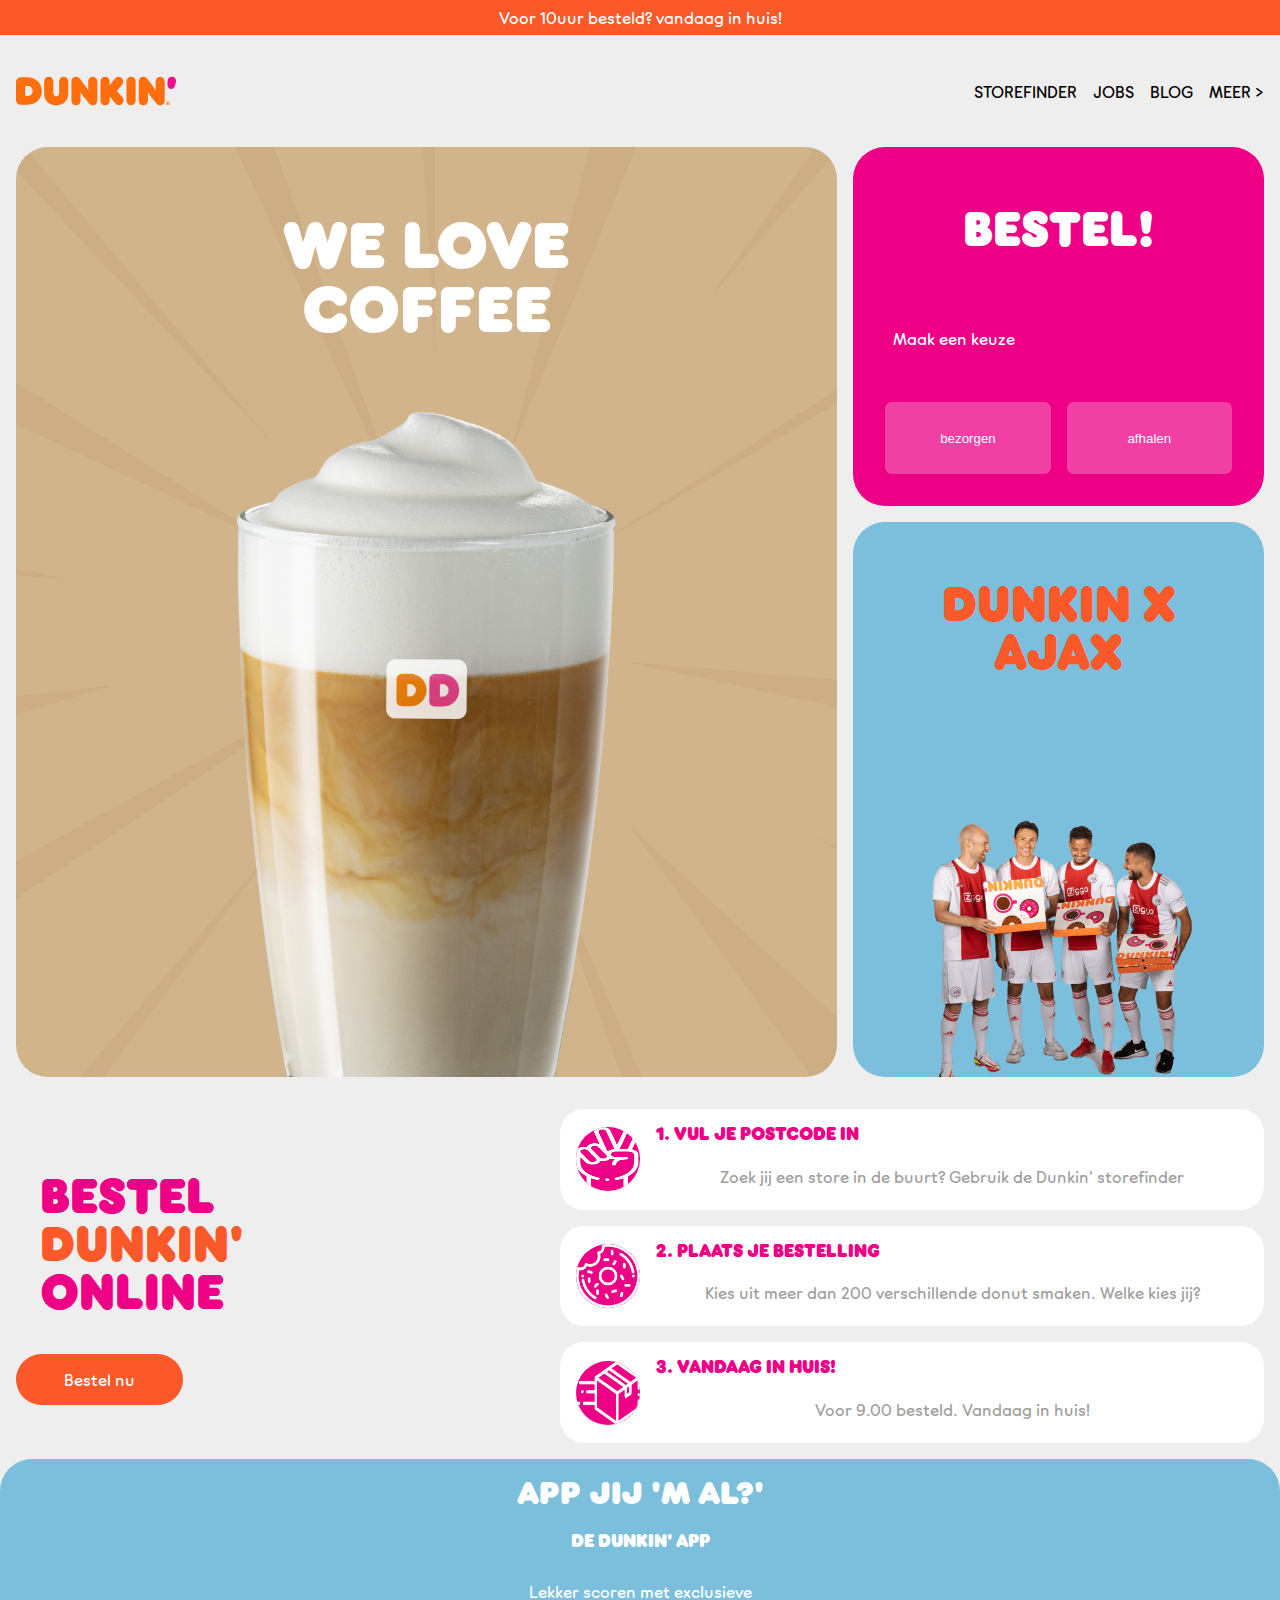
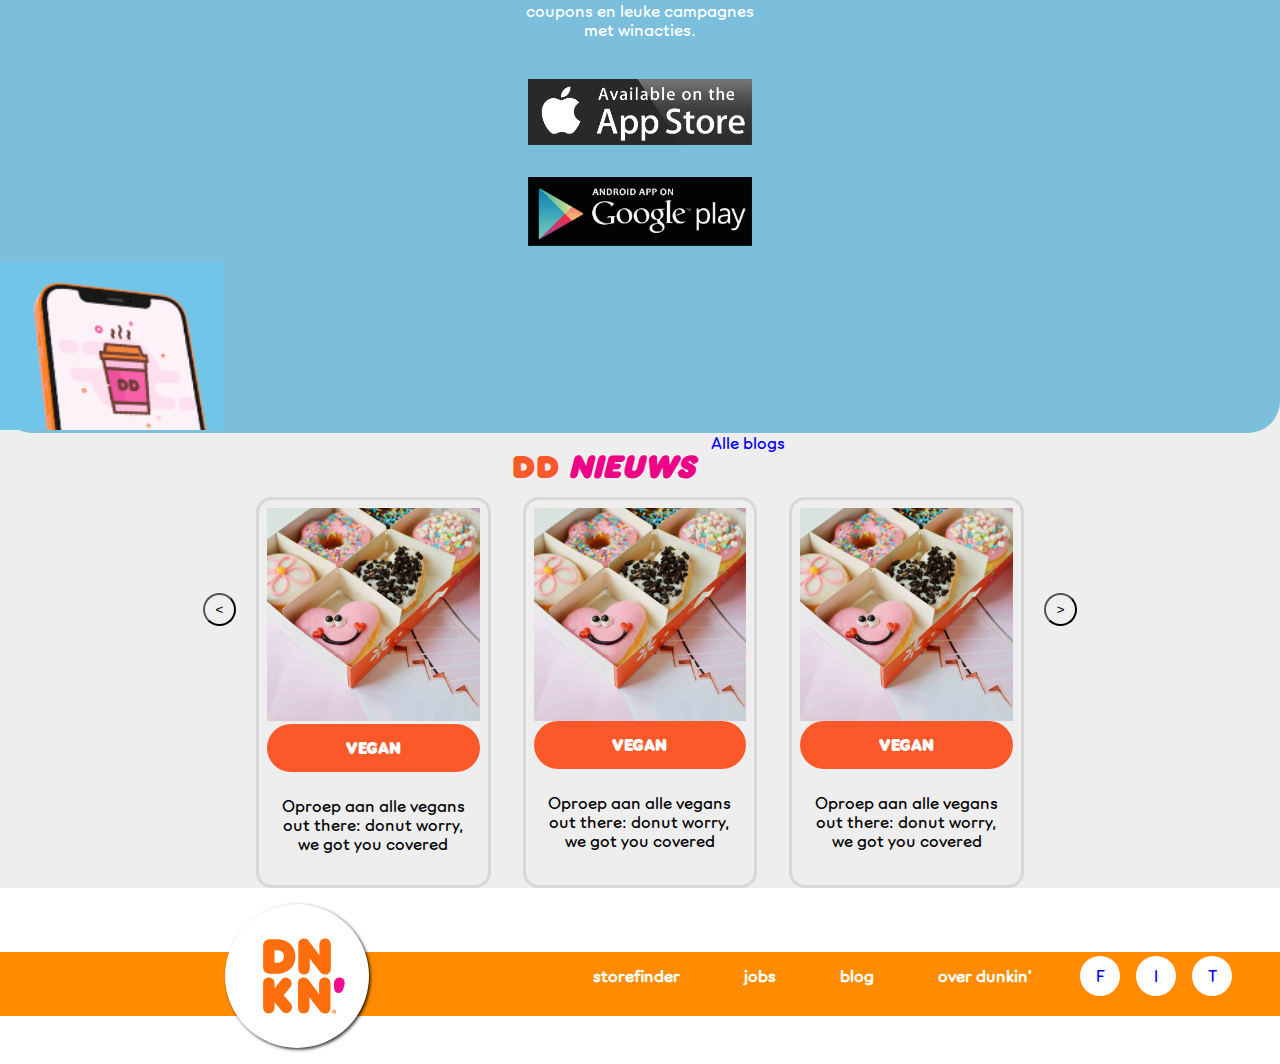
==== commit a8805e30: "Add files via upload" ====
--- a/index.html
+++ b/index.html
@@ -128,19 +128,19 @@
 <ul>
 	<li>
 		<h2>Vegan</h2>
-			<a href="blog.html"><img src="Images2/vegandonuts.jpeg" alt="Foto van vegan donuts"></a>
+			<a href="blog.html"><img src="images2/vegandonuts.jpeg" alt="Foto van vegan donuts"></a>
 			<p>Oproep aan alle vegans out there: donut worry, we got you covered</p>
 	</li>
 
 	<li>
 		<h2>Vegan</h2>
-			<img src="Images2/vegandonuts.jpeg" alt="Foto van vegan donuts">
+			<img src="images2/vegandonuts.jpeg" alt="Foto van vegan donuts">
 			<p>Oproep aan alle vegans out there: donut worry, we got you covered</p>
 	</li>
 
 	<li>
 		<h2>Vegan</h2>
-			<img src="Images2/vegandonuts.jpeg" alt="Foto van vegan donuts">
+			<img src="images2/vegandonuts.jpeg" alt="Foto van vegan donuts">
 			<p>Oproep aan alle vegans out there: donut worry, we got you covered</p>
 	</li>
 </ul>
--- a/styles/style.css
+++ b/styles/style.css
@@ -130,20 +130,32 @@
   top:0;
   bottom:0;
   transform:translateX(-100%);
-  background-color: var(--color-em);
+  background-color:var(--color-lichtgrijs);
   transition: 0.3s;
-
-  z-index: 1; /* hier niet hieronder */
+  display: grid;
+
+  place-content: center;
 }
 
 header nav.toonMenu{
   transform:translateX(0%);
+    z-index: 1;
+    align-items: center;
 }
 
 header nav ul {
   margin:0;
   padding:0;
   list-style:none;
+  background-color:var(--color-lichtgrijs);
+}
+
+header nav a{
+  color:var(--color-app);
+  font-size: 2em;
+  display: flex;
+  justify-content: center;
+  padding:.5em;
 }
 
 /* menu button */
@@ -159,7 +171,7 @@
 }
 
 header button.menuIsOpen{
-  background-color(--color-em);
+  background-color:var(--color-lichtgrijs);
 }
 
 /* logo */
@@ -188,7 +200,7 @@
   }
 
   header nav {
-    position: absolute;
+    position: static;
     transform:none;
     background:none;
     order:1; /* als laatste naast het logo */
@@ -200,10 +212,13 @@
     display:flex;
     gap:1em;
     margin-right:1em;
+    background:none;
   }
 
 header nav a{
   color:var(--color-app);
+  padding:0;
+  font-size: 1em;
 }
 
   header img {
@@ -300,12 +315,7 @@
   /* om het plaatje naar beneden te schuiven */
   /* doordat de section overflow:hidden heeft zie je het deel dat uitsteekt niet */
   margin-bottom:-10em;
-  /* beetje leijk - beter om het plaatje zelf een stuk af te snijden in photoshop */
-}
-
-
-
-
+}
 
 
 /* section */
@@ -521,7 +531,8 @@
  main div section:nth-of-type(3) h2{
    font-size:clamp(2em, 4vw, 3em);
  }
-
+/* clamp is dat wanneer het groeit het minimaal 2em is,
+en maximaal 3em en het vw dat het meegroeit. */
 }
 
 
@@ -592,10 +603,6 @@
   align-self: center;
 }
 
-/* lukt niet om met grid samen naast elkaar te zetten*/
-
-/* ik wil de 3e img aanroepen in deze section, weet allen niet hoe want die moet
-een andere achtergrondkleur*/
 
 main > section:nth-of-type(1) a{
   background-color:var(--color-em);
@@ -666,6 +673,8 @@
 main > section:nth-of-type(2) img:nth-of-type(1){
 color:var(--color-em);
 }
+
+/* groot scherm carousel */
 
 @media (min-width: 54em) {
   main section:nth-of-type(3) {
